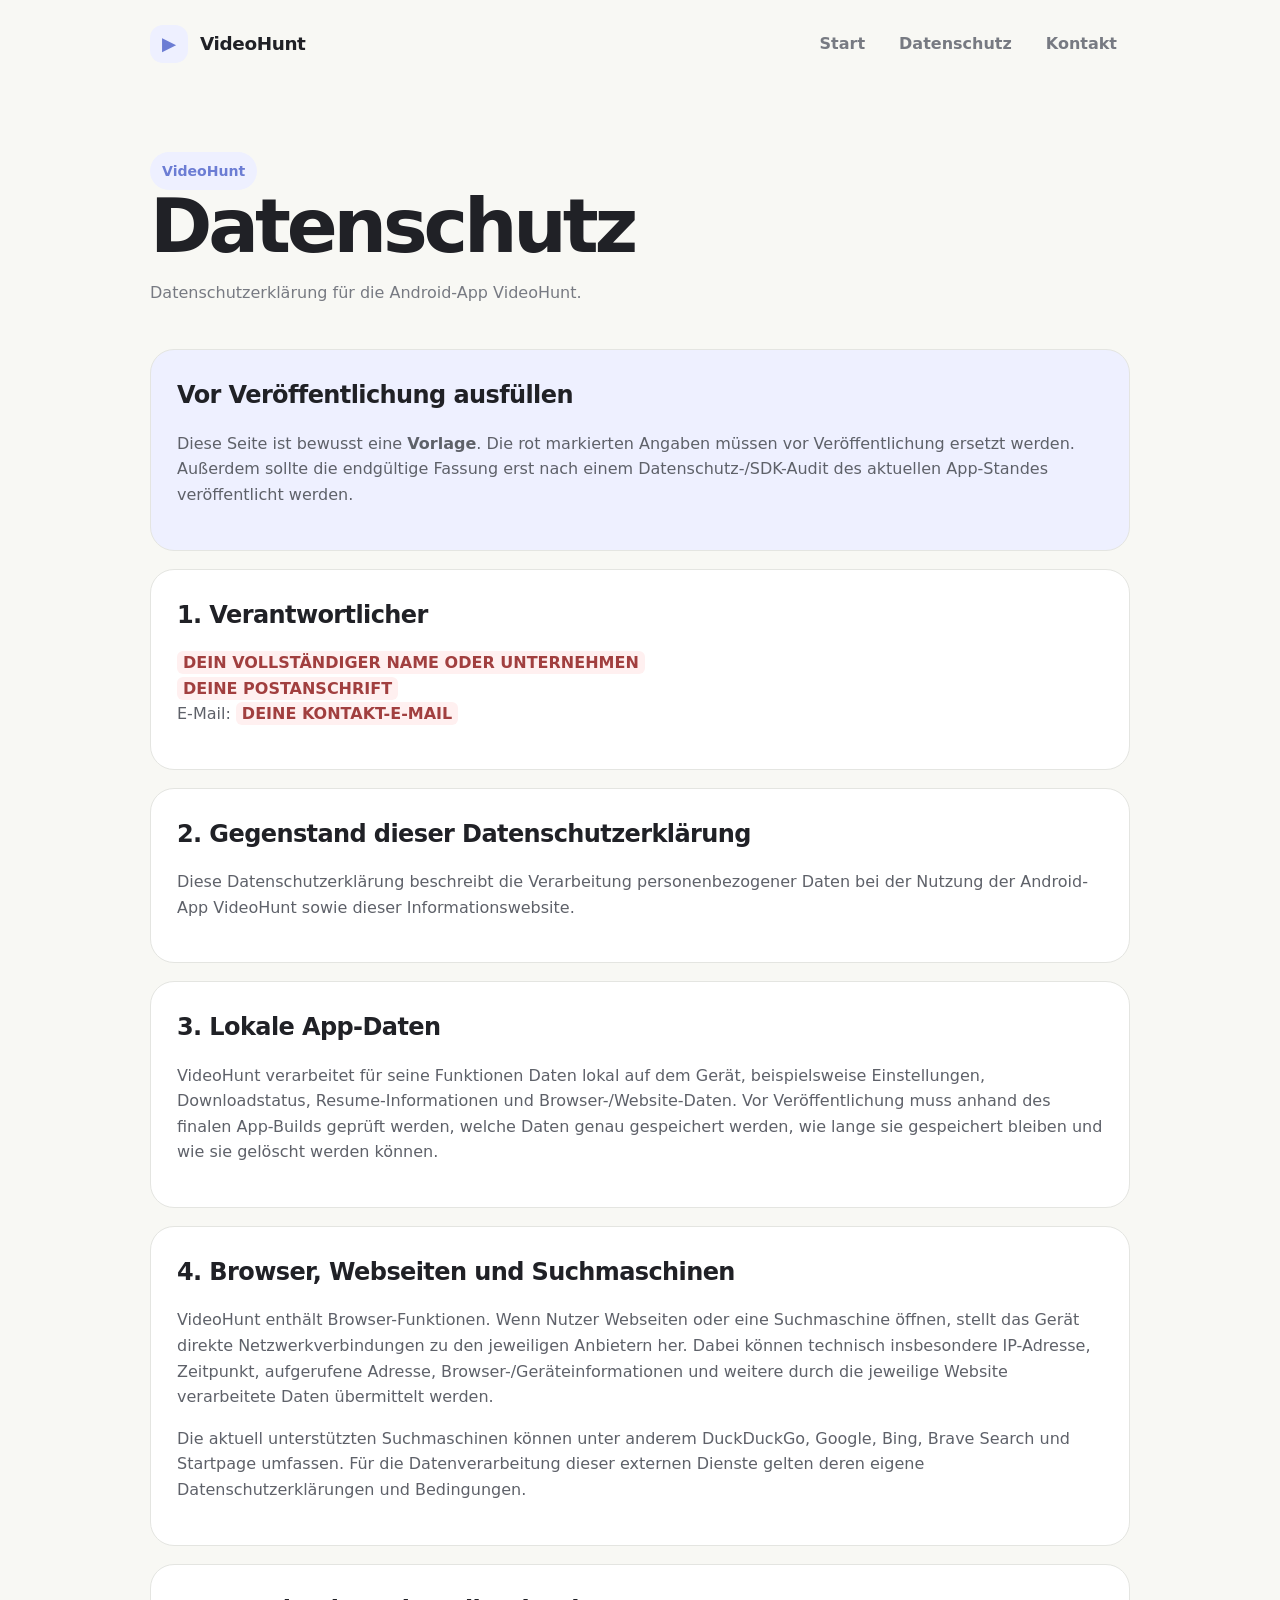
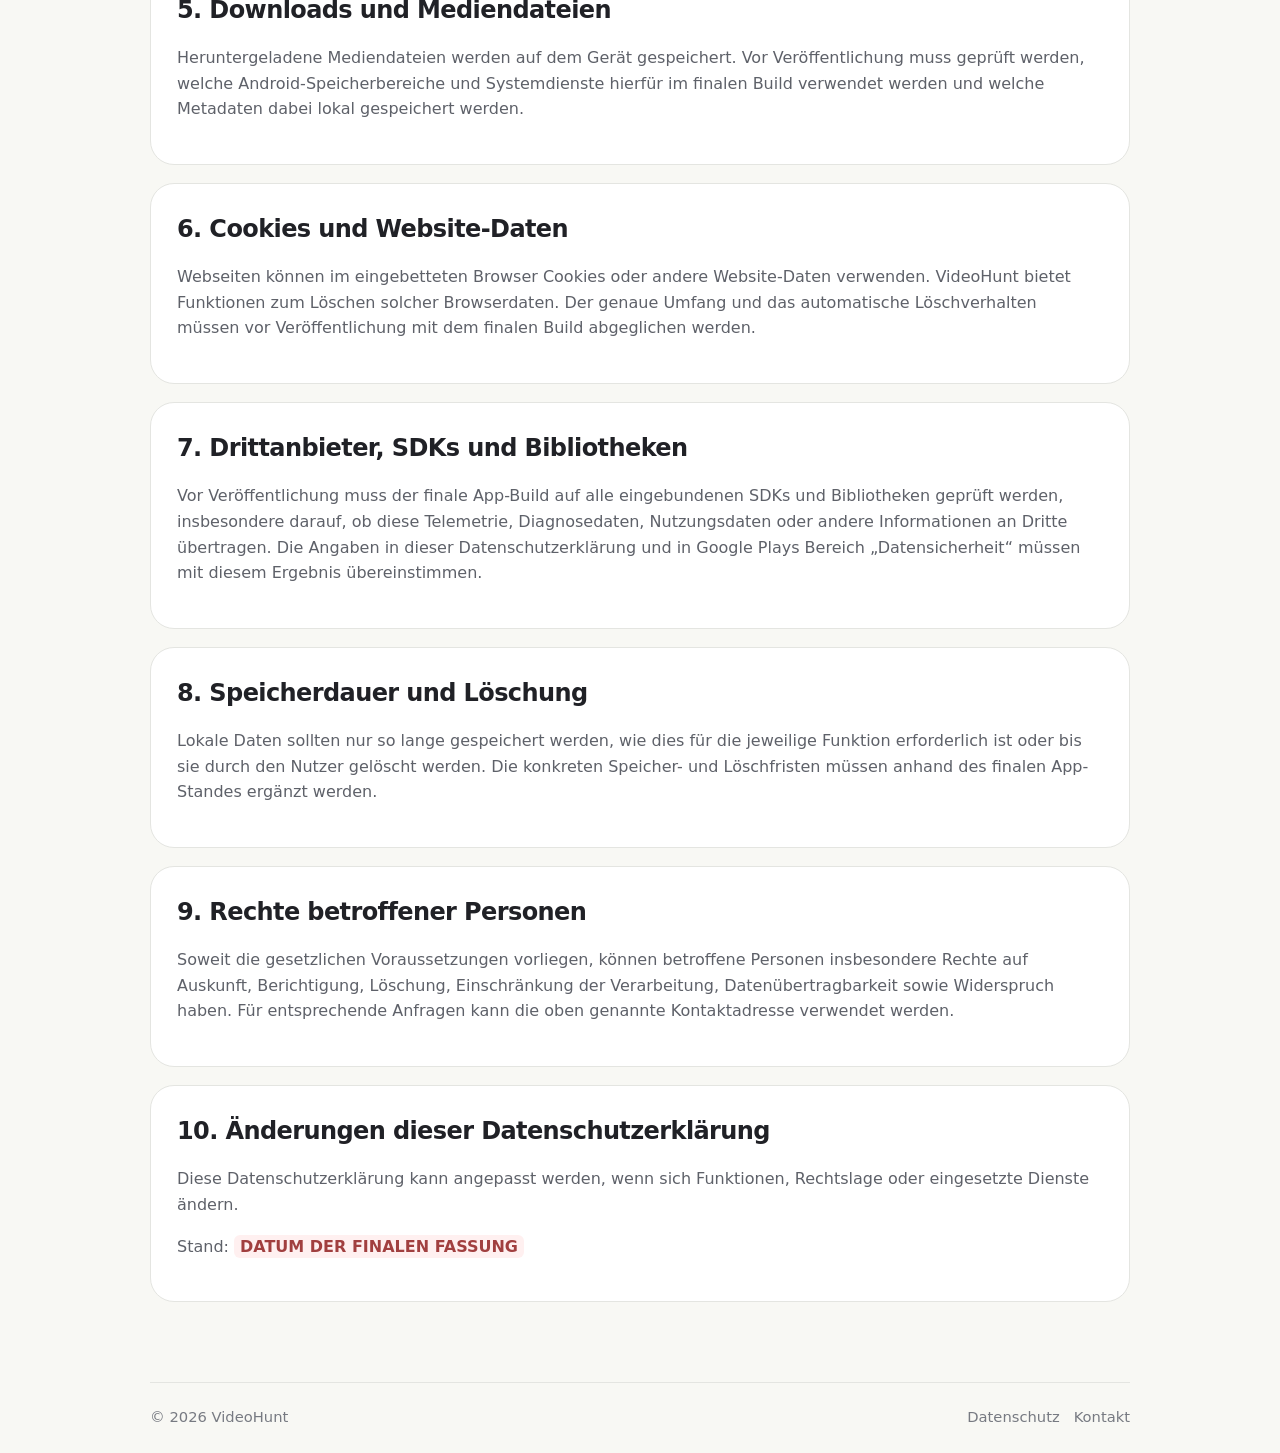
==== datenschutz.html @ 34b66975 "Add files via upload" ====
<!doctype html>
<html lang="de">
<head>
  <meta charset="utf-8">
  <meta name="viewport" content="width=device-width, initial-scale=1">
  <meta name="description" content="Datenschutzerklärung für die Android-App VideoHunt.">
  <meta name="theme-color" content="#f8f8f4">
  <title>Datenschutzerklärung – VideoHunt</title>
  <link rel="stylesheet" href="styles.css">
</head>
<body>
<div class="site-shell">

<header class="topbar">
  <a class="brand" href="index.html">
    <span class="brand-mark" aria-hidden="true">▶</span>
    <span>VideoHunt</span>
  </a>
  <nav class="nav" aria-label="Hauptnavigation">
    <a href="index.html">Start</a>
    <a href="datenschutz.html">Datenschutz</a>
    <a href="kontakt.html">Kontakt</a>
  </nav>
</header>

<main>
  <header class="page-header">
    <span class="eyebrow">VideoHunt</span>
    <h1>Datenschutz</h1>
    <p>Datenschutzerklärung für die Android-App VideoHunt.</p>
  </header>

  <div class="content">
    <section class="notice">
      <h2>Vor Veröffentlichung ausfüllen</h2>
      <p>Diese Seite ist bewusst eine <strong>Vorlage</strong>. Die rot markierten Angaben müssen vor Veröffentlichung ersetzt werden. Außerdem sollte die endgültige Fassung erst nach einem Datenschutz-/SDK-Audit des aktuellen App-Standes veröffentlicht werden.</p>
    </section>

    <section>
      <h2>1. Verantwortlicher</h2>
      <p>
        <span class="placeholder">DEIN VOLLSTÄNDIGER NAME ODER UNTERNEHMEN</span><br>
        <span class="placeholder">DEINE POSTANSCHRIFT</span><br>
        E-Mail: <span class="placeholder">DEINE KONTAKT-E-MAIL</span>
      </p>
    </section>

    <section>
      <h2>2. Gegenstand dieser Datenschutzerklärung</h2>
      <p>Diese Datenschutzerklärung beschreibt die Verarbeitung personenbezogener Daten bei der Nutzung der Android-App VideoHunt sowie dieser Informationswebsite.</p>
    </section>

    <section>
      <h2>3. Lokale App-Daten</h2>
      <p>VideoHunt verarbeitet für seine Funktionen Daten lokal auf dem Gerät, beispielsweise Einstellungen, Downloadstatus, Resume-Informationen und Browser-/Website-Daten. Vor Veröffentlichung muss anhand des finalen App-Builds geprüft werden, welche Daten genau gespeichert werden, wie lange sie gespeichert bleiben und wie sie gelöscht werden können.</p>
    </section>

    <section>
      <h2>4. Browser, Webseiten und Suchmaschinen</h2>
      <p>VideoHunt enthält Browser-Funktionen. Wenn Nutzer Webseiten oder eine Suchmaschine öffnen, stellt das Gerät direkte Netzwerkverbindungen zu den jeweiligen Anbietern her. Dabei können technisch insbesondere IP-Adresse, Zeitpunkt, aufgerufene Adresse, Browser-/Geräteinformationen und weitere durch die jeweilige Website verarbeitete Daten übermittelt werden.</p>
      <p>Die aktuell unterstützten Suchmaschinen können unter anderem DuckDuckGo, Google, Bing, Brave Search und Startpage umfassen. Für die Datenverarbeitung dieser externen Dienste gelten deren eigene Datenschutzerklärungen und Bedingungen.</p>
    </section>

    <section>
      <h2>5. Downloads und Mediendateien</h2>
      <p>Heruntergeladene Mediendateien werden auf dem Gerät gespeichert. Vor Veröffentlichung muss geprüft werden, welche Android-Speicherbereiche und Systemdienste hierfür im finalen Build verwendet werden und welche Metadaten dabei lokal gespeichert werden.</p>
    </section>

    <section>
      <h2>6. Cookies und Website-Daten</h2>
      <p>Webseiten können im eingebetteten Browser Cookies oder andere Website-Daten verwenden. VideoHunt bietet Funktionen zum Löschen solcher Browserdaten. Der genaue Umfang und das automatische Löschverhalten müssen vor Veröffentlichung mit dem finalen Build abgeglichen werden.</p>
    </section>

    <section>
      <h2>7. Drittanbieter, SDKs und Bibliotheken</h2>
      <p>Vor Veröffentlichung muss der finale App-Build auf alle eingebundenen SDKs und Bibliotheken geprüft werden, insbesondere darauf, ob diese Telemetrie, Diagnosedaten, Nutzungsdaten oder andere Informationen an Dritte übertragen. Die Angaben in dieser Datenschutzerklärung und in Google Plays Bereich „Datensicherheit“ müssen mit diesem Ergebnis übereinstimmen.</p>
    </section>

    <section>
      <h2>8. Speicherdauer und Löschung</h2>
      <p>Lokale Daten sollten nur so lange gespeichert werden, wie dies für die jeweilige Funktion erforderlich ist oder bis sie durch den Nutzer gelöscht werden. Die konkreten Speicher- und Löschfristen müssen anhand des finalen App-Standes ergänzt werden.</p>
    </section>

    <section>
      <h2>9. Rechte betroffener Personen</h2>
      <p>Soweit die gesetzlichen Voraussetzungen vorliegen, können betroffene Personen insbesondere Rechte auf Auskunft, Berichtigung, Löschung, Einschränkung der Verarbeitung, Datenübertragbarkeit sowie Widerspruch haben. Für entsprechende Anfragen kann die oben genannte Kontaktadresse verwendet werden.</p>
    </section>

    <section>
      <h2>10. Änderungen dieser Datenschutzerklärung</h2>
      <p>Diese Datenschutzerklärung kann angepasst werden, wenn sich Funktionen, Rechtslage oder eingesetzte Dienste ändern.</p>
      <p>Stand: <span class="placeholder">DATUM DER FINALEN FASSUNG</span></p>
    </section>
  </div>
</main>

<footer>
  <span>© 2026 VideoHunt</span>
  <div class="footer-links">
    <a href="datenschutz.html">Datenschutz</a>
    <a href="kontakt.html">Kontakt</a>
  </div>
</footer>

</div>
</body>
</html>
---- styles.css ----
:root {
  --bg: #f8f8f4;
  --surface: #ffffff;
  --text: #202126;
  --muted: #777a82;
  --line: #e4e5e1;
  --primary: #6c7dd4;
  --primary-soft: #eef0ff;
  --shadow: 0 14px 36px rgba(28, 32, 48, .07);
  --radius-xl: 32px;
  --radius-lg: 24px;
  --radius-md: 18px;
  --max: 980px;
}

* { box-sizing: border-box; }

html { scroll-behavior: smooth; }

body {
  margin: 0;
  font-family: Inter, ui-sans-serif, system-ui, -apple-system, BlinkMacSystemFont,
               "Segoe UI", Roboto, Helvetica, Arial, sans-serif;
  background: var(--bg);
  color: var(--text);
  line-height: 1.6;
}

a { color: inherit; }

.site-shell {
  min-height: 100vh;
  display: flex;
  flex-direction: column;
}

.topbar {
  width: min(calc(100% - 32px), var(--max));
  margin: 22px auto 0;
  display: flex;
  align-items: center;
  justify-content: space-between;
  gap: 20px;
}

.brand {
  display: inline-flex;
  align-items: center;
  gap: 12px;
  text-decoration: none;
  font-weight: 800;
  letter-spacing: -.02em;
  font-size: 1.15rem;
}

.brand-mark {
  width: 38px;
  height: 38px;
  border-radius: 13px;
  display: grid;
  place-items: center;
  background: var(--primary-soft);
  color: var(--primary);
}

.nav {
  display: flex;
  align-items: center;
  gap: 8px;
}

.nav a {
  text-decoration: none;
  color: var(--muted);
  font-weight: 650;
  padding: 9px 13px;
  border-radius: 999px;
}

.nav a:hover,
.nav a[aria-current="page"] {
  color: var(--primary);
  background: var(--primary-soft);
}

main {
  width: min(calc(100% - 32px), var(--max));
  margin: 0 auto;
  flex: 1;
}

.hero {
  min-height: 68vh;
  display: grid;
  place-items: center;
  padding: 72px 0;
}

.hero-card {
  width: 100%;
  max-width: 760px;
  text-align: center;
}

.eyebrow {
  display: inline-flex;
  align-items: center;
  gap: 8px;
  padding: 8px 12px;
  border-radius: 999px;
  background: var(--primary-soft);
  color: var(--primary);
  font-weight: 750;
  font-size: .88rem;
}

h1 {
  margin: 22px 0 10px;
  font-size: clamp(3rem, 8vw, 6rem);
  line-height: .98;
  letter-spacing: -.055em;
}

.hero p {
  margin: 18px auto 0;
  max-width: 660px;
  color: var(--muted);
  font-size: clamp(1.05rem, 2.2vw, 1.28rem);
}

.actions {
  margin-top: 32px;
  display: flex;
  justify-content: center;
  flex-wrap: wrap;
  gap: 12px;
}

.button {
  display: inline-flex;
  align-items: center;
  justify-content: center;
  gap: 8px;
  min-height: 48px;
  padding: 0 20px;
  border-radius: 16px;
  text-decoration: none;
  font-weight: 750;
  border: 1px solid var(--line);
  background: var(--surface);
}

.button.primary {
  background: var(--primary);
  color: white;
  border-color: var(--primary);
  box-shadow: 0 10px 28px rgba(108, 125, 212, .22);
}

.grid {
  display: grid;
  grid-template-columns: repeat(3, 1fr);
  gap: 16px;
  padding-bottom: 80px;
}

.card {
  background: var(--surface);
  border: 1px solid var(--line);
  border-radius: var(--radius-lg);
  padding: 24px;
  box-shadow: var(--shadow);
}

.card h2,
.card h3 {
  margin-top: 0;
  letter-spacing: -.02em;
}

.card p {
  color: var(--muted);
  margin-bottom: 0;
}

.page-header {
  padding: 86px 0 28px;
}

.page-header h1 {
  font-size: clamp(2.5rem, 6vw, 4.7rem);
  margin: 0;
}

.page-header p {
  color: var(--muted);
  max-width: 700px;
}

.content {
  display: grid;
  gap: 18px;
  padding-bottom: 80px;
}

.content section {
  background: var(--surface);
  border: 1px solid var(--line);
  border-radius: var(--radius-lg);
  padding: 26px;
}

.content h2 {
  margin: 0 0 10px;
  letter-spacing: -.025em;
}

.content p,
.content li {
  color: #5e6169;
}

.notice {
  border-left: 4px solid var(--primary);
  background: var(--primary-soft) !important;
}

.placeholder {
  font-weight: 800;
  color: #a13f3f;
  background: #fff0f0;
  padding: 2px 6px;
  border-radius: 6px;
}

footer {
  width: min(calc(100% - 32px), var(--max));
  margin: 0 auto 24px;
  padding-top: 22px;
  border-top: 1px solid var(--line);
  display: flex;
  flex-wrap: wrap;
  gap: 12px 22px;
  align-items: center;
  justify-content: space-between;
  color: var(--muted);
  font-size: .92rem;
}

.footer-links {
  display: flex;
  flex-wrap: wrap;
  gap: 14px;
}

.footer-links a {
  color: var(--muted);
  text-decoration: none;
}

.footer-links a:hover { color: var(--primary); }

@media (max-width: 760px) {
  .topbar {
    align-items: flex-start;
    flex-direction: column;
  }

  .nav {
    width: 100%;
    overflow-x: auto;
  }

  .grid { grid-template-columns: 1fr; }

  .hero {
    min-height: 64vh;
    padding: 56px 0;
  }

  h1 { font-size: clamp(3rem, 15vw, 4.8rem); }

  .page-header { padding-top: 58px; }
}
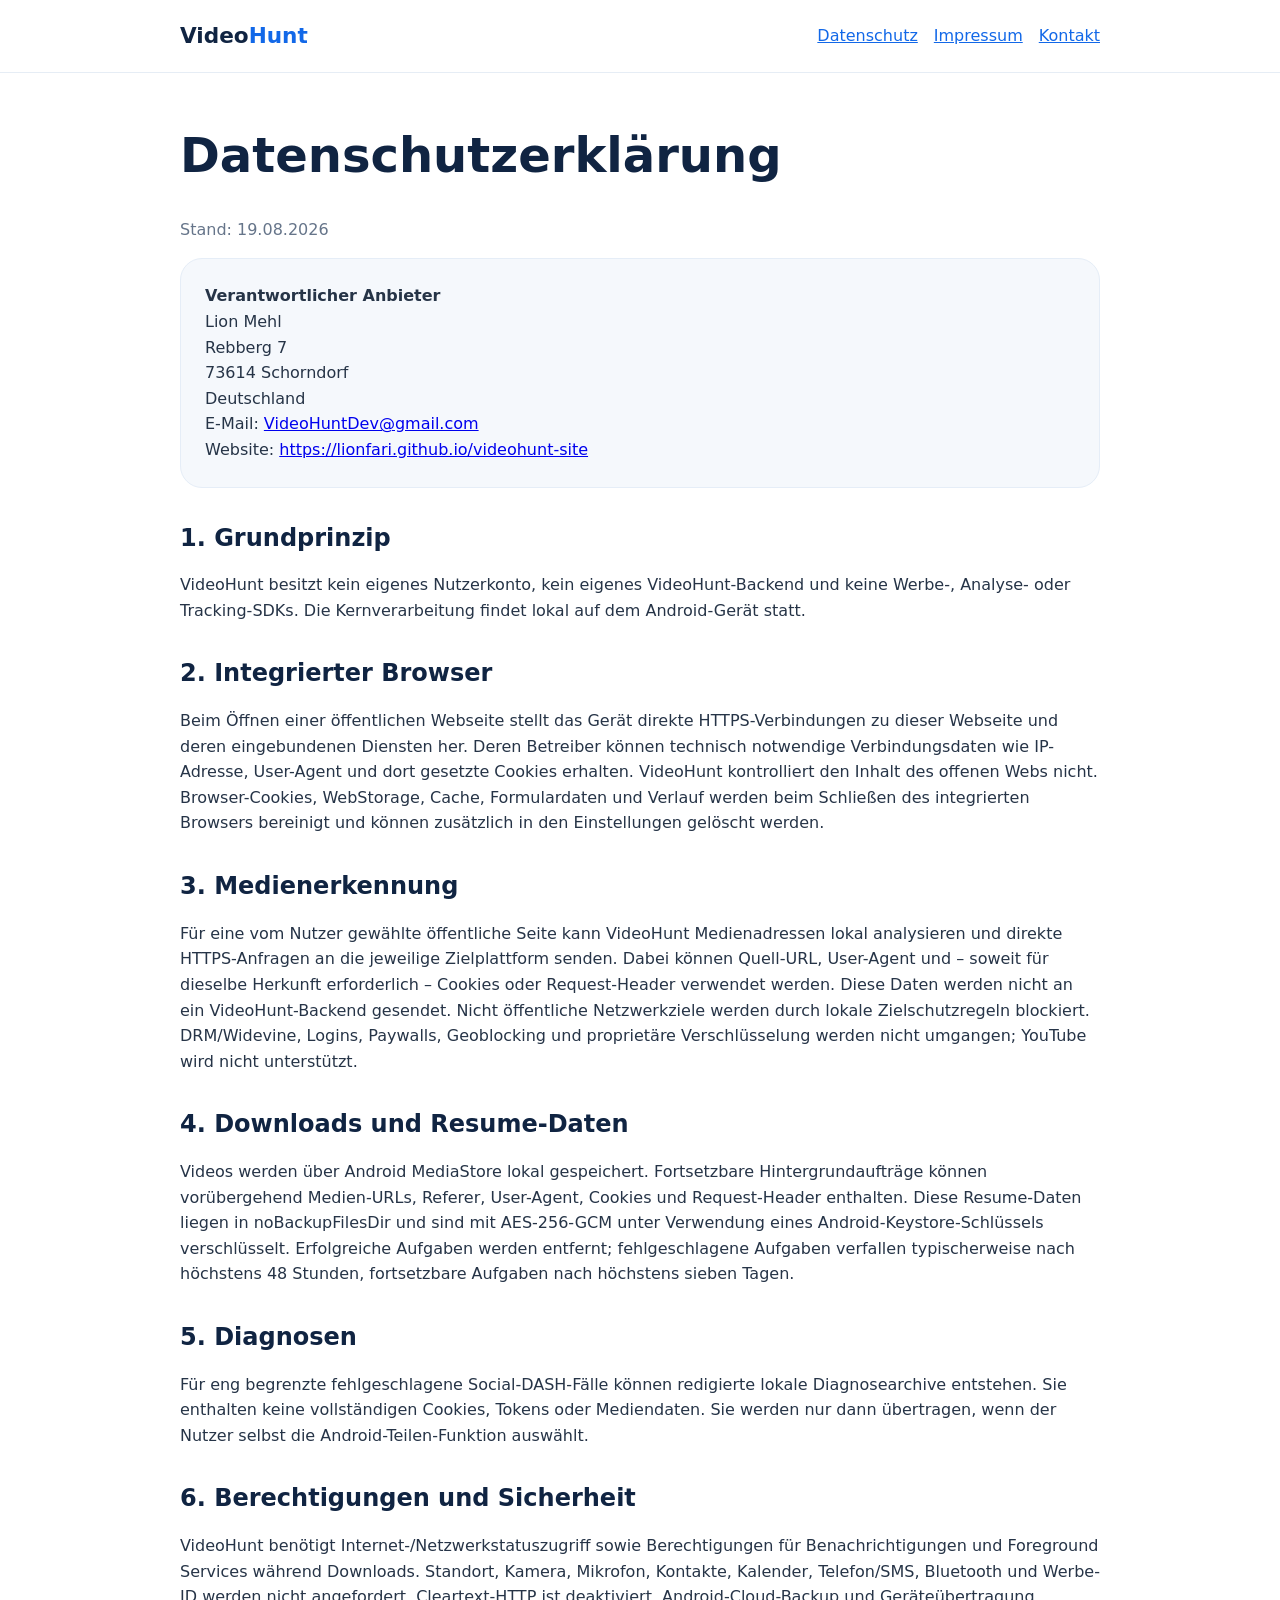
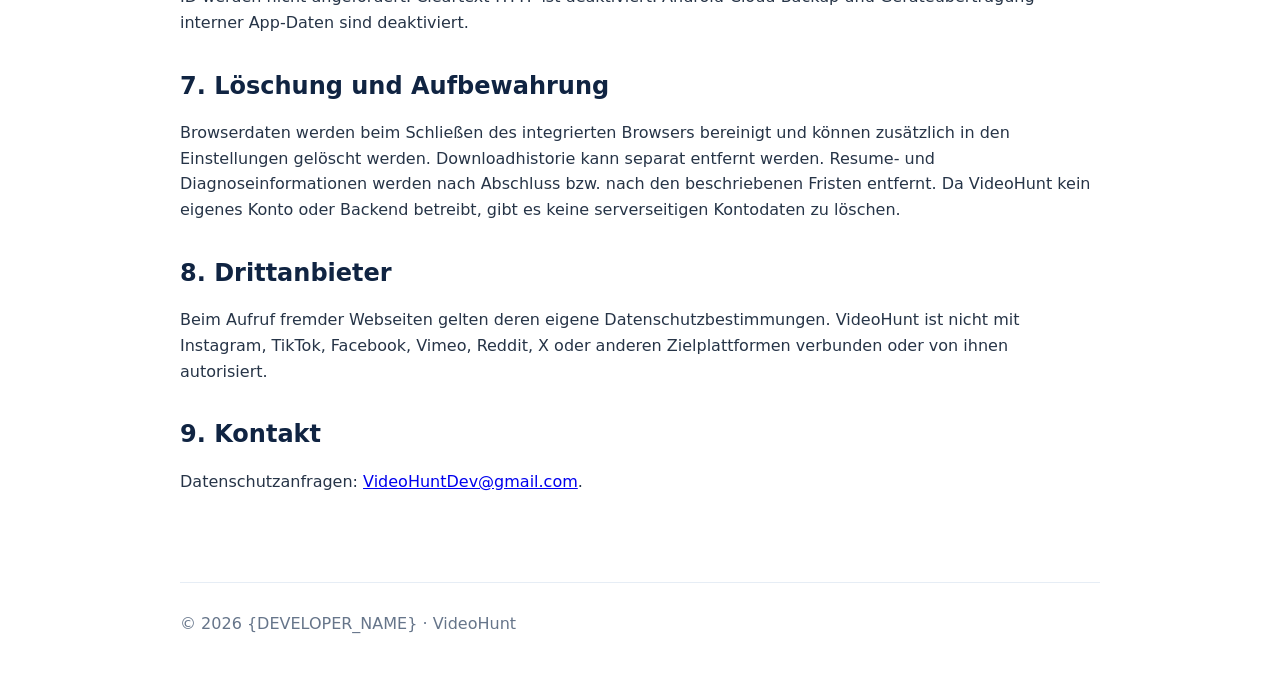
==== commit 44e1666b: "Add files via upload" ====
--- a/datenschutz.html
+++ b/datenschutz.html
@@ -1,107 +1,12 @@
 <!doctype html>
-<html lang="de">
-<head>
-  <meta charset="utf-8">
-  <meta name="viewport" content="width=device-width, initial-scale=1">
-  <meta name="description" content="Datenschutzerklärung für die Android-App VideoHunt.">
-  <meta name="theme-color" content="#f8f8f4">
-  <title>Datenschutzerklärung – VideoHunt</title>
-  <link rel="stylesheet" href="styles.css">
-</head>
-<body>
-<div class="site-shell">
-
-<header class="topbar">
-  <a class="brand" href="index.html">
-    <span class="brand-mark" aria-hidden="true">▶</span>
-    <span>VideoHunt</span>
-  </a>
-  <nav class="nav" aria-label="Hauptnavigation">
-    <a href="index.html">Start</a>
-    <a href="datenschutz.html">Datenschutz</a>
-    <a href="kontakt.html">Kontakt</a>
-  </nav>
-</header>
-
-<main>
-  <header class="page-header">
-    <span class="eyebrow">VideoHunt</span>
-    <h1>Datenschutz</h1>
-    <p>Datenschutzerklärung für die Android-App VideoHunt.</p>
-  </header>
-
-  <div class="content">
-    <section class="notice">
-      <h2>Vor Veröffentlichung ausfüllen</h2>
-      <p>Diese Seite ist bewusst eine <strong>Vorlage</strong>. Die rot markierten Angaben müssen vor Veröffentlichung ersetzt werden. Außerdem sollte die endgültige Fassung erst nach einem Datenschutz-/SDK-Audit des aktuellen App-Standes veröffentlicht werden.</p>
-    </section>
-
-    <section>
-      <h2>1. Verantwortlicher</h2>
-      <p>
-        <span class="placeholder">DEIN VOLLSTÄNDIGER NAME ODER UNTERNEHMEN</span><br>
-        <span class="placeholder">DEINE POSTANSCHRIFT</span><br>
-        E-Mail: <span class="placeholder">DEINE KONTAKT-E-MAIL</span>
-      </p>
-    </section>
-
-    <section>
-      <h2>2. Gegenstand dieser Datenschutzerklärung</h2>
-      <p>Diese Datenschutzerklärung beschreibt die Verarbeitung personenbezogener Daten bei der Nutzung der Android-App VideoHunt sowie dieser Informationswebsite.</p>
-    </section>
-
-    <section>
-      <h2>3. Lokale App-Daten</h2>
-      <p>VideoHunt verarbeitet für seine Funktionen Daten lokal auf dem Gerät, beispielsweise Einstellungen, Downloadstatus, Resume-Informationen und Browser-/Website-Daten. Vor Veröffentlichung muss anhand des finalen App-Builds geprüft werden, welche Daten genau gespeichert werden, wie lange sie gespeichert bleiben und wie sie gelöscht werden können.</p>
-    </section>
-
-    <section>
-      <h2>4. Browser, Webseiten und Suchmaschinen</h2>
-      <p>VideoHunt enthält Browser-Funktionen. Wenn Nutzer Webseiten oder eine Suchmaschine öffnen, stellt das Gerät direkte Netzwerkverbindungen zu den jeweiligen Anbietern her. Dabei können technisch insbesondere IP-Adresse, Zeitpunkt, aufgerufene Adresse, Browser-/Geräteinformationen und weitere durch die jeweilige Website verarbeitete Daten übermittelt werden.</p>
-      <p>Die aktuell unterstützten Suchmaschinen können unter anderem DuckDuckGo, Google, Bing, Brave Search und Startpage umfassen. Für die Datenverarbeitung dieser externen Dienste gelten deren eigene Datenschutzerklärungen und Bedingungen.</p>
-    </section>
-
-    <section>
-      <h2>5. Downloads und Mediendateien</h2>
-      <p>Heruntergeladene Mediendateien werden auf dem Gerät gespeichert. Vor Veröffentlichung muss geprüft werden, welche Android-Speicherbereiche und Systemdienste hierfür im finalen Build verwendet werden und welche Metadaten dabei lokal gespeichert werden.</p>
-    </section>
-
-    <section>
-      <h2>6. Cookies und Website-Daten</h2>
-      <p>Webseiten können im eingebetteten Browser Cookies oder andere Website-Daten verwenden. VideoHunt bietet Funktionen zum Löschen solcher Browserdaten. Der genaue Umfang und das automatische Löschverhalten müssen vor Veröffentlichung mit dem finalen Build abgeglichen werden.</p>
-    </section>
-
-    <section>
-      <h2>7. Drittanbieter, SDKs und Bibliotheken</h2>
-      <p>Vor Veröffentlichung muss der finale App-Build auf alle eingebundenen SDKs und Bibliotheken geprüft werden, insbesondere darauf, ob diese Telemetrie, Diagnosedaten, Nutzungsdaten oder andere Informationen an Dritte übertragen. Die Angaben in dieser Datenschutzerklärung und in Google Plays Bereich „Datensicherheit“ müssen mit diesem Ergebnis übereinstimmen.</p>
-    </section>
-
-    <section>
-      <h2>8. Speicherdauer und Löschung</h2>
-      <p>Lokale Daten sollten nur so lange gespeichert werden, wie dies für die jeweilige Funktion erforderlich ist oder bis sie durch den Nutzer gelöscht werden. Die konkreten Speicher- und Löschfristen müssen anhand des finalen App-Standes ergänzt werden.</p>
-    </section>
-
-    <section>
-      <h2>9. Rechte betroffener Personen</h2>
-      <p>Soweit die gesetzlichen Voraussetzungen vorliegen, können betroffene Personen insbesondere Rechte auf Auskunft, Berichtigung, Löschung, Einschränkung der Verarbeitung, Datenübertragbarkeit sowie Widerspruch haben. Für entsprechende Anfragen kann die oben genannte Kontaktadresse verwendet werden.</p>
-    </section>
-
-    <section>
-      <h2>10. Änderungen dieser Datenschutzerklärung</h2>
-      <p>Diese Datenschutzerklärung kann angepasst werden, wenn sich Funktionen, Rechtslage oder eingesetzte Dienste ändern.</p>
-      <p>Stand: <span class="placeholder">DATUM DER FINALEN FASSUNG</span></p>
-    </section>
-  </div>
-</main>
-
-<footer>
-  <span>© 2026 VideoHunt</span>
-  <div class="footer-links">
-    <a href="datenschutz.html">Datenschutz</a>
-    <a href="kontakt.html">Kontakt</a>
-  </div>
-</footer>
-
-</div>
-</body>
-</html>
+<html lang="de"><head><meta charset="utf-8"><meta name="viewport" content="width=device-width,initial-scale=1"><title>Datenschutz | VideoHunt</title><meta name="robots" content="index,follow"><link rel="stylesheet" href="styles.css"></head>
+<body><header><nav><a class="brand" href="https://lionfari.github.io/videohunt-site/">Video<span>Hunt</span></a><div class="links"><a href="datenschutz.html">Datenschutz</a><a href="impressum.html">Impressum</a><a href="kontakt.html">Kontakt</a></div></nav></header><main><h1>Datenschutzerklärung</h1><p class="meta">Stand: 19.08.2026</p><div class="card"><strong>Verantwortlicher Anbieter</strong><br>Lion Mehl<br>Rebberg 7<br>73614 Schorndorf<br>Deutschland<br>E-Mail: <a href="mailto:VideoHuntDev@gmail.com">VideoHuntDev@gmail.com</a><br>Website: <a href="https://lionfari.github.io/videohunt-site">https://lionfari.github.io/videohunt-site</a><br></div>
+<h2>1. Grundprinzip</h2><p>VideoHunt besitzt kein eigenes Nutzerkonto, kein eigenes VideoHunt-Backend und keine Werbe-, Analyse- oder Tracking-SDKs. Die Kernverarbeitung findet lokal auf dem Android-Gerät statt.</p>
+<h2>2. Integrierter Browser</h2><p>Beim Öffnen einer öffentlichen Webseite stellt das Gerät direkte HTTPS-Verbindungen zu dieser Webseite und deren eingebundenen Diensten her. Deren Betreiber können technisch notwendige Verbindungsdaten wie IP-Adresse, User-Agent und dort gesetzte Cookies erhalten. VideoHunt kontrolliert den Inhalt des offenen Webs nicht. Browser-Cookies, WebStorage, Cache, Formulardaten und Verlauf werden beim Schließen des integrierten Browsers bereinigt und können zusätzlich in den Einstellungen gelöscht werden.</p>
+<h2>3. Medienerkennung</h2><p>Für eine vom Nutzer gewählte öffentliche Seite kann VideoHunt Medienadressen lokal analysieren und direkte HTTPS-Anfragen an die jeweilige Zielplattform senden. Dabei können Quell-URL, User-Agent und – soweit für dieselbe Herkunft erforderlich – Cookies oder Request-Header verwendet werden. Diese Daten werden nicht an ein VideoHunt-Backend gesendet. Nicht öffentliche Netzwerkziele werden durch lokale Zielschutzregeln blockiert. DRM/Widevine, Logins, Paywalls, Geoblocking und proprietäre Verschlüsselung werden nicht umgangen; YouTube wird nicht unterstützt.</p>
+<h2>4. Downloads und Resume-Daten</h2><p>Videos werden über Android MediaStore lokal gespeichert. Fortsetzbare Hintergrundaufträge können vorübergehend Medien-URLs, Referer, User-Agent, Cookies und Request-Header enthalten. Diese Resume-Daten liegen in noBackupFilesDir und sind mit AES-256-GCM unter Verwendung eines Android-Keystore-Schlüssels verschlüsselt. Erfolgreiche Aufgaben werden entfernt; fehlgeschlagene Aufgaben verfallen typischerweise nach höchstens 48 Stunden, fortsetzbare Aufgaben nach höchstens sieben Tagen.</p>
+<h2>5. Diagnosen</h2><p>Für eng begrenzte fehlgeschlagene Social-DASH-Fälle können redigierte lokale Diagnosearchive entstehen. Sie enthalten keine vollständigen Cookies, Tokens oder Mediendaten. Sie werden nur dann übertragen, wenn der Nutzer selbst die Android-Teilen-Funktion auswählt.</p>
+<h2>6. Berechtigungen und Sicherheit</h2><p>VideoHunt benötigt Internet-/Netzwerkstatuszugriff sowie Berechtigungen für Benachrichtigungen und Foreground Services während Downloads. Standort, Kamera, Mikrofon, Kontakte, Kalender, Telefon/SMS, Bluetooth und Werbe-ID werden nicht angefordert. Cleartext-HTTP ist deaktiviert. Android-Cloud-Backup und Geräteübertragung interner App-Daten sind deaktiviert.</p>
+<h2>7. Löschung und Aufbewahrung</h2><p>Browserdaten werden beim Schließen des integrierten Browsers bereinigt und können zusätzlich in den Einstellungen gelöscht werden. Downloadhistorie kann separat entfernt werden. Resume- und Diagnoseinformationen werden nach Abschluss bzw. nach den beschriebenen Fristen entfernt. Da VideoHunt kein eigenes Konto oder Backend betreibt, gibt es keine serverseitigen Kontodaten zu löschen.</p>
+<h2>8. Drittanbieter</h2><p>Beim Aufruf fremder Webseiten gelten deren eigene Datenschutzbestimmungen. VideoHunt ist nicht mit Instagram, TikTok, Facebook, Vimeo, Reddit, X oder anderen Zielplattformen verbunden oder von ihnen autorisiert.</p>
+<h2>9. Kontakt</h2><p>Datenschutzanfragen: <a href="mailto:VideoHuntDev@gmail.com">VideoHuntDev@gmail.com</a>.</p></main><footer>© 2026 {DEVELOPER_NAME} · VideoHunt</footer></body></html>
--- a/styles.css
+++ b/styles.css
@@ -1,284 +1,18 @@
-:root {
-  --bg: #f8f8f4;
-  --surface: #ffffff;
-  --text: #202126;
-  --muted: #777a82;
-  --line: #e4e5e1;
-  --primary: #6c7dd4;
-  --primary-soft: #eef0ff;
-  --shadow: 0 14px 36px rgba(28, 32, 48, .07);
-  --radius-xl: 32px;
-  --radius-lg: 24px;
-  --radius-md: 18px;
-  --max: 980px;
-}
-
-* { box-sizing: border-box; }
-
-html { scroll-behavior: smooth; }
-
-body {
-  margin: 0;
-  font-family: Inter, ui-sans-serif, system-ui, -apple-system, BlinkMacSystemFont,
-               "Segoe UI", Roboto, Helvetica, Arial, sans-serif;
-  background: var(--bg);
-  color: var(--text);
-  line-height: 1.6;
-}
-
-a { color: inherit; }
-
-.site-shell {
-  min-height: 100vh;
-  display: flex;
-  flex-direction: column;
-}
-
-.topbar {
-  width: min(calc(100% - 32px), var(--max));
-  margin: 22px auto 0;
-  display: flex;
-  align-items: center;
-  justify-content: space-between;
-  gap: 20px;
-}
-
-.brand {
-  display: inline-flex;
-  align-items: center;
-  gap: 12px;
-  text-decoration: none;
-  font-weight: 800;
-  letter-spacing: -.02em;
-  font-size: 1.15rem;
-}
-
-.brand-mark {
-  width: 38px;
-  height: 38px;
-  border-radius: 13px;
-  display: grid;
-  place-items: center;
-  background: var(--primary-soft);
-  color: var(--primary);
-}
-
-.nav {
-  display: flex;
-  align-items: center;
-  gap: 8px;
-}
-
-.nav a {
-  text-decoration: none;
-  color: var(--muted);
-  font-weight: 650;
-  padding: 9px 13px;
-  border-radius: 999px;
-}
-
-.nav a:hover,
-.nav a[aria-current="page"] {
-  color: var(--primary);
-  background: var(--primary-soft);
-}
-
-main {
-  width: min(calc(100% - 32px), var(--max));
-  margin: 0 auto;
-  flex: 1;
-}
-
-.hero {
-  min-height: 68vh;
-  display: grid;
-  place-items: center;
-  padding: 72px 0;
-}
-
-.hero-card {
-  width: 100%;
-  max-width: 760px;
-  text-align: center;
-}
-
-.eyebrow {
-  display: inline-flex;
-  align-items: center;
-  gap: 8px;
-  padding: 8px 12px;
-  border-radius: 999px;
-  background: var(--primary-soft);
-  color: var(--primary);
-  font-weight: 750;
-  font-size: .88rem;
-}
-
-h1 {
-  margin: 22px 0 10px;
-  font-size: clamp(3rem, 8vw, 6rem);
-  line-height: .98;
-  letter-spacing: -.055em;
-}
-
-.hero p {
-  margin: 18px auto 0;
-  max-width: 660px;
-  color: var(--muted);
-  font-size: clamp(1.05rem, 2.2vw, 1.28rem);
-}
-
-.actions {
-  margin-top: 32px;
-  display: flex;
-  justify-content: center;
-  flex-wrap: wrap;
-  gap: 12px;
-}
-
-.button {
-  display: inline-flex;
-  align-items: center;
-  justify-content: center;
-  gap: 8px;
-  min-height: 48px;
-  padding: 0 20px;
-  border-radius: 16px;
-  text-decoration: none;
-  font-weight: 750;
-  border: 1px solid var(--line);
-  background: var(--surface);
-}
-
-.button.primary {
-  background: var(--primary);
-  color: white;
-  border-color: var(--primary);
-  box-shadow: 0 10px 28px rgba(108, 125, 212, .22);
-}
-
-.grid {
-  display: grid;
-  grid-template-columns: repeat(3, 1fr);
-  gap: 16px;
-  padding-bottom: 80px;
-}
-
-.card {
-  background: var(--surface);
-  border: 1px solid var(--line);
-  border-radius: var(--radius-lg);
-  padding: 24px;
-  box-shadow: var(--shadow);
-}
-
-.card h2,
-.card h3 {
-  margin-top: 0;
-  letter-spacing: -.02em;
-}
-
-.card p {
-  color: var(--muted);
-  margin-bottom: 0;
-}
-
-.page-header {
-  padding: 86px 0 28px;
-}
-
-.page-header h1 {
-  font-size: clamp(2.5rem, 6vw, 4.7rem);
-  margin: 0;
-}
-
-.page-header p {
-  color: var(--muted);
-  max-width: 700px;
-}
-
-.content {
-  display: grid;
-  gap: 18px;
-  padding-bottom: 80px;
-}
-
-.content section {
-  background: var(--surface);
-  border: 1px solid var(--line);
-  border-radius: var(--radius-lg);
-  padding: 26px;
-}
-
-.content h2 {
-  margin: 0 0 10px;
-  letter-spacing: -.025em;
-}
-
-.content p,
-.content li {
-  color: #5e6169;
-}
-
-.notice {
-  border-left: 4px solid var(--primary);
-  background: var(--primary-soft) !important;
-}
-
-.placeholder {
-  font-weight: 800;
-  color: #a13f3f;
-  background: #fff0f0;
-  padding: 2px 6px;
-  border-radius: 6px;
-}
-
-footer {
-  width: min(calc(100% - 32px), var(--max));
-  margin: 0 auto 24px;
-  padding-top: 22px;
-  border-top: 1px solid var(--line);
-  display: flex;
-  flex-wrap: wrap;
-  gap: 12px 22px;
-  align-items: center;
-  justify-content: space-between;
-  color: var(--muted);
-  font-size: .92rem;
-}
-
-.footer-links {
-  display: flex;
-  flex-wrap: wrap;
-  gap: 14px;
-}
-
-.footer-links a {
-  color: var(--muted);
-  text-decoration: none;
-}
-
-.footer-links a:hover { color: var(--primary); }
-
-@media (max-width: 760px) {
-  .topbar {
-    align-items: flex-start;
-    flex-direction: column;
-  }
-
-  .nav {
-    width: 100%;
-    overflow-x: auto;
-  }
-
-  .grid { grid-template-columns: 1fr; }
-
-  .hero {
-    min-height: 64vh;
-    padding: 56px 0;
-  }
-
-  h1 { font-size: clamp(3rem, 15vw, 4.8rem); }
-
-  .page-header { padding-top: 58px; }
-}
+:root { color-scheme: light; --blue:#1268e8; --navy:#102442; --text:#263447; --muted:#66758a; --surface:#f5f8fc; }
+* { box-sizing:border-box; }
+body { margin:0; font-family:system-ui,-apple-system,"Segoe UI",sans-serif; color:var(--text); background:#fff; line-height:1.6; }
+header { border-bottom:1px solid #e6edf5; }
+nav, main, footer { width:min(920px,calc(100% - 36px)); margin:auto; }
+nav { min-height:72px; display:flex; align-items:center; justify-content:space-between; gap:24px; }
+.brand { font-size:1.35rem; font-weight:800; color:var(--navy); text-decoration:none; }
+.brand span { color:var(--blue); }
+.links { display:flex; gap:16px; flex-wrap:wrap; }
+.links a, footer a { color:var(--blue); }
+main { padding:54px 0 72px; }
+h1,h2 { color:var(--navy); line-height:1.2; }
+h1 { font-size:clamp(2rem,6vw,3rem); margin-top:0; }
+h2 { margin-top:2.25rem; }
+.card { background:var(--surface); border:1px solid #e5edf7; border-radius:22px; padding:24px; }
+.meta { color:var(--muted); }
+footer { border-top:1px solid #e6edf5; padding:28px 0 44px; color:var(--muted); }
+@media (max-width:620px){ nav{align-items:flex-start;flex-direction:column;padding:18px 0}.links{gap:12px}main{padding-top:38px}.card{padding:18px} }
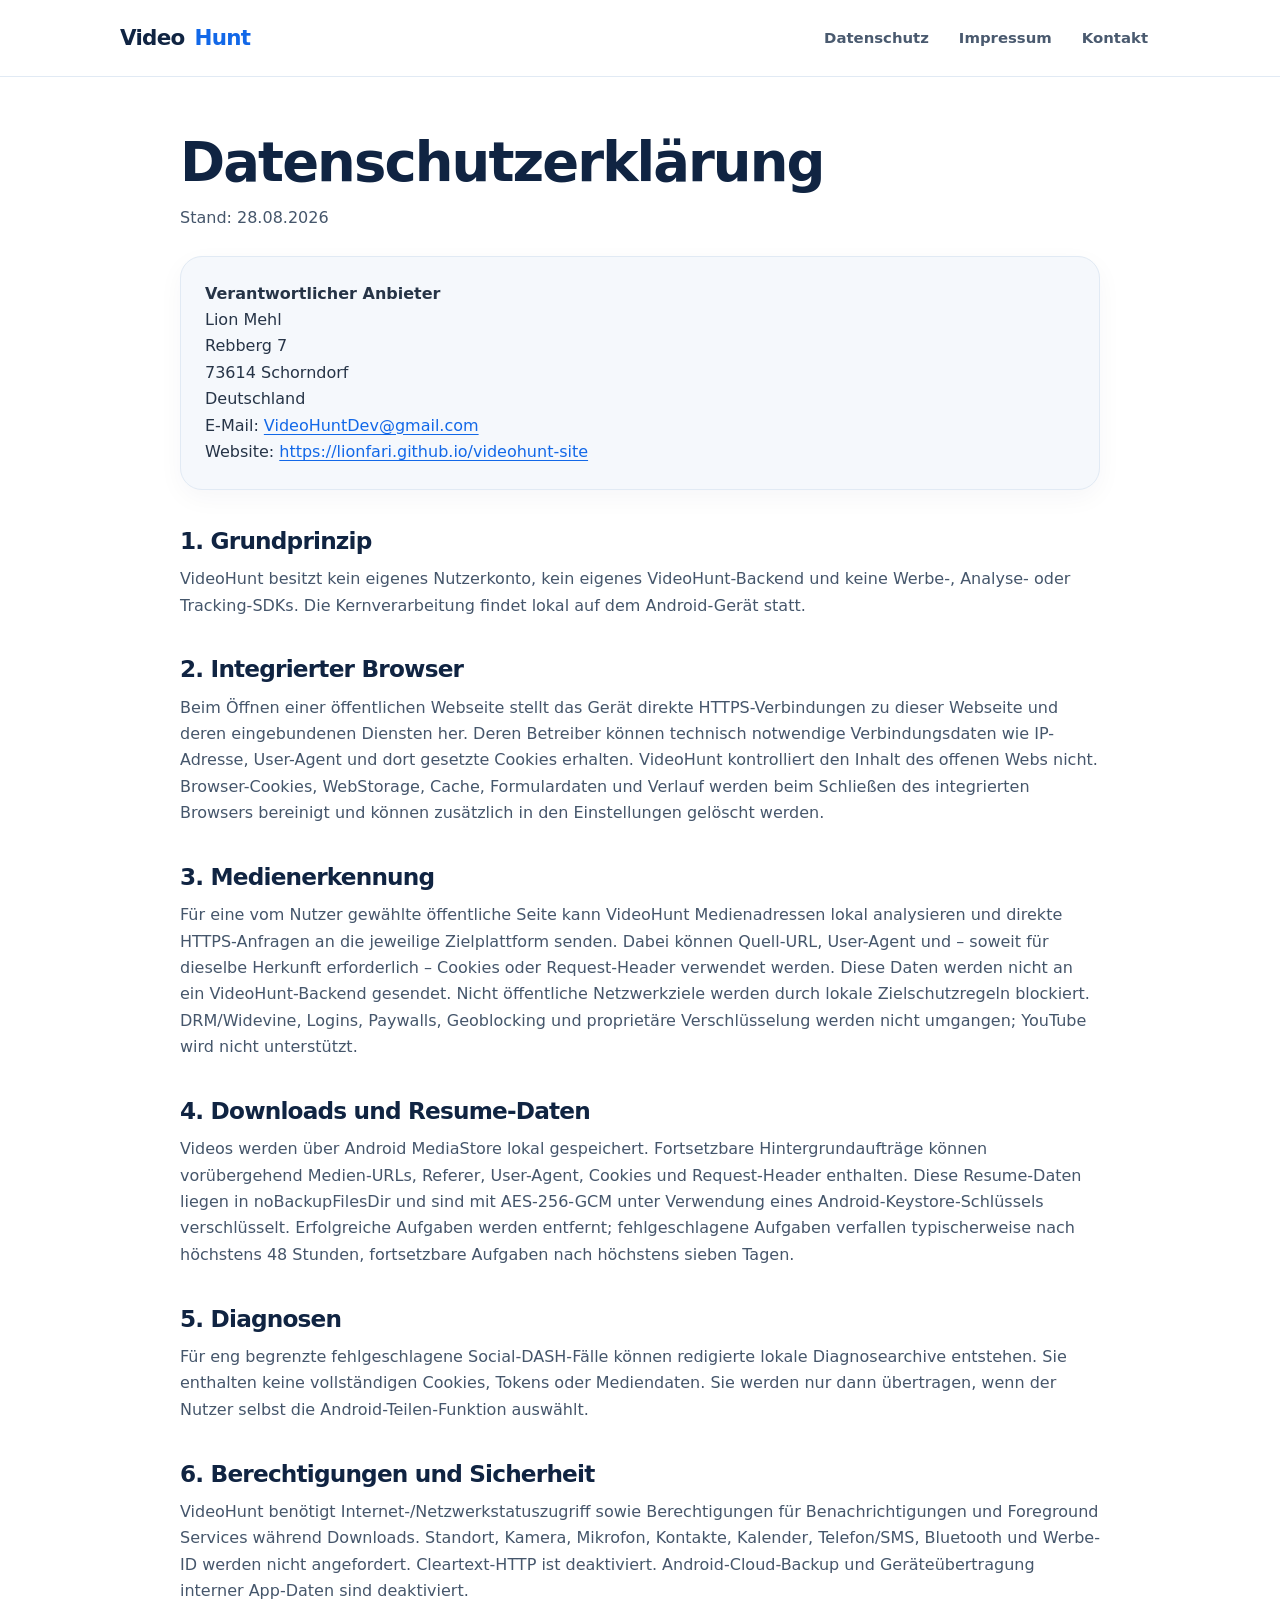
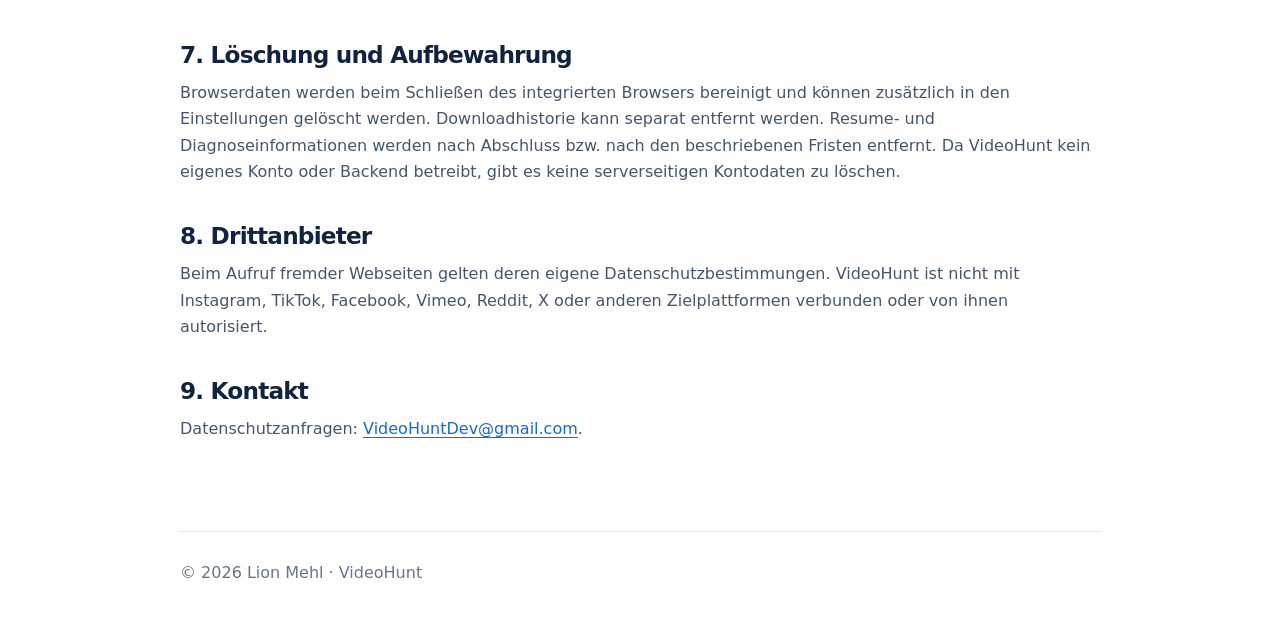
==== commit 5e84d926: "Fix VideoHunt legal contact placeholders" ====
--- a/datenschutz.html
+++ b/datenschutz.html
@@ -1,6 +1,6 @@
 <!doctype html>
 <html lang="de"><head><meta charset="utf-8"><meta name="viewport" content="width=device-width,initial-scale=1"><title>Datenschutz | VideoHunt</title><meta name="robots" content="index,follow"><link rel="stylesheet" href="styles.css"></head>
-<body><header><nav><a class="brand" href="https://lionfari.github.io/videohunt-site/">Video<span>Hunt</span></a><div class="links"><a href="datenschutz.html">Datenschutz</a><a href="impressum.html">Impressum</a><a href="kontakt.html">Kontakt</a></div></nav></header><main><h1>Datenschutzerklärung</h1><p class="meta">Stand: 19.08.2026</p><div class="card"><strong>Verantwortlicher Anbieter</strong><br>Lion Mehl<br>Rebberg 7<br>73614 Schorndorf<br>Deutschland<br>E-Mail: <a href="mailto:VideoHuntDev@gmail.com">VideoHuntDev@gmail.com</a><br>Website: <a href="https://lionfari.github.io/videohunt-site">https://lionfari.github.io/videohunt-site</a><br></div>
+<body><header><nav><a class="brand" href="https://lionfari.github.io/videohunt-site/">Video<span>Hunt</span></a><div class="links"><a href="datenschutz.html">Datenschutz</a><a href="impressum.html">Impressum</a><a href="kontakt.html">Kontakt</a></div></nav></header><main><h1>Datenschutzerklärung</h1><p class="meta">Stand: 28.08.2026</p><div class="card"><strong>Verantwortlicher Anbieter</strong><br>Lion Mehl<br>Rebberg 7<br>73614 Schorndorf<br>Deutschland<br>E-Mail: <a href="mailto:VideoHuntDev@gmail.com">VideoHuntDev@gmail.com</a><br>Website: <a href="https://lionfari.github.io/videohunt-site">https://lionfari.github.io/videohunt-site</a><br></div>
 <h2>1. Grundprinzip</h2><p>VideoHunt besitzt kein eigenes Nutzerkonto, kein eigenes VideoHunt-Backend und keine Werbe-, Analyse- oder Tracking-SDKs. Die Kernverarbeitung findet lokal auf dem Android-Gerät statt.</p>
 <h2>2. Integrierter Browser</h2><p>Beim Öffnen einer öffentlichen Webseite stellt das Gerät direkte HTTPS-Verbindungen zu dieser Webseite und deren eingebundenen Diensten her. Deren Betreiber können technisch notwendige Verbindungsdaten wie IP-Adresse, User-Agent und dort gesetzte Cookies erhalten. VideoHunt kontrolliert den Inhalt des offenen Webs nicht. Browser-Cookies, WebStorage, Cache, Formulardaten und Verlauf werden beim Schließen des integrierten Browsers bereinigt und können zusätzlich in den Einstellungen gelöscht werden.</p>
 <h2>3. Medienerkennung</h2><p>Für eine vom Nutzer gewählte öffentliche Seite kann VideoHunt Medienadressen lokal analysieren und direkte HTTPS-Anfragen an die jeweilige Zielplattform senden. Dabei können Quell-URL, User-Agent und – soweit für dieselbe Herkunft erforderlich – Cookies oder Request-Header verwendet werden. Diese Daten werden nicht an ein VideoHunt-Backend gesendet. Nicht öffentliche Netzwerkziele werden durch lokale Zielschutzregeln blockiert. DRM/Widevine, Logins, Paywalls, Geoblocking und proprietäre Verschlüsselung werden nicht umgangen; YouTube wird nicht unterstützt.</p>
@@ -9,4 +9,4 @@
 <h2>6. Berechtigungen und Sicherheit</h2><p>VideoHunt benötigt Internet-/Netzwerkstatuszugriff sowie Berechtigungen für Benachrichtigungen und Foreground Services während Downloads. Standort, Kamera, Mikrofon, Kontakte, Kalender, Telefon/SMS, Bluetooth und Werbe-ID werden nicht angefordert. Cleartext-HTTP ist deaktiviert. Android-Cloud-Backup und Geräteübertragung interner App-Daten sind deaktiviert.</p>
 <h2>7. Löschung und Aufbewahrung</h2><p>Browserdaten werden beim Schließen des integrierten Browsers bereinigt und können zusätzlich in den Einstellungen gelöscht werden. Downloadhistorie kann separat entfernt werden. Resume- und Diagnoseinformationen werden nach Abschluss bzw. nach den beschriebenen Fristen entfernt. Da VideoHunt kein eigenes Konto oder Backend betreibt, gibt es keine serverseitigen Kontodaten zu löschen.</p>
 <h2>8. Drittanbieter</h2><p>Beim Aufruf fremder Webseiten gelten deren eigene Datenschutzbestimmungen. VideoHunt ist nicht mit Instagram, TikTok, Facebook, Vimeo, Reddit, X oder anderen Zielplattformen verbunden oder von ihnen autorisiert.</p>
-<h2>9. Kontakt</h2><p>Datenschutzanfragen: <a href="mailto:VideoHuntDev@gmail.com">VideoHuntDev@gmail.com</a>.</p></main><footer>© 2026 {DEVELOPER_NAME} · VideoHunt</footer></body></html>
+<h2>9. Kontakt</h2><p>Datenschutzanfragen: <a href="mailto:VideoHuntDev@gmail.com">VideoHuntDev@gmail.com</a>.</p></main><footer>© 2026 Lion Mehl · VideoHunt</footer></body></html>
--- a/styles.css
+++ b/styles.css
@@ -1,18 +1,289 @@
-:root { color-scheme: light; --blue:#1268e8; --navy:#102442; --text:#263447; --muted:#66758a; --surface:#f5f8fc; }
-* { box-sizing:border-box; }
-body { margin:0; font-family:system-ui,-apple-system,"Segoe UI",sans-serif; color:var(--text); background:#fff; line-height:1.6; }
-header { border-bottom:1px solid #e6edf5; }
-nav, main, footer { width:min(920px,calc(100% - 36px)); margin:auto; }
-nav { min-height:72px; display:flex; align-items:center; justify-content:space-between; gap:24px; }
-.brand { font-size:1.35rem; font-weight:800; color:var(--navy); text-decoration:none; }
-.brand span { color:var(--blue); }
-.links { display:flex; gap:16px; flex-wrap:wrap; }
-.links a, footer a { color:var(--blue); }
-main { padding:54px 0 72px; }
-h1,h2 { color:var(--navy); line-height:1.2; }
-h1 { font-size:clamp(2rem,6vw,3rem); margin-top:0; }
-h2 { margin-top:2.25rem; }
-.card { background:var(--surface); border:1px solid #e5edf7; border-radius:22px; padding:24px; }
-.meta { color:var(--muted); }
-footer { border-top:1px solid #e6edf5; padding:28px 0 44px; color:var(--muted); }
-@media (max-width:620px){ nav{align-items:flex-start;flex-direction:column;padding:18px 0}.links{gap:12px}main{padding-top:38px}.card{padding:18px} }
+:root {
+  color-scheme: light;
+  --blue: #1268e8;
+  --blue-strong: #0758d3;
+  --blue-soft: #eaf3ff;
+  --navy: #102442;
+  --navy-2: #17375e;
+  --text: #263447;
+  --muted: #66758a;
+  --surface: #f5f8fc;
+  --surface-strong: #edf4fc;
+  --line: #e1eaf4;
+  --white: #ffffff;
+  --shadow: 0 20px 60px rgba(16, 36, 66, .10);
+  --shadow-soft: 0 12px 36px rgba(16, 36, 66, .07);
+}
+
+* { box-sizing: border-box; }
+html { scroll-behavior: smooth; }
+body {
+  margin: 0;
+  font-family: Inter, ui-sans-serif, system-ui, -apple-system, BlinkMacSystemFont, "Segoe UI", sans-serif;
+  color: var(--text);
+  background: var(--white);
+  line-height: 1.65;
+  -webkit-font-smoothing: antialiased;
+}
+
+a { color: var(--blue); text-underline-offset: 3px; }
+a:hover { color: var(--blue-strong); }
+
+header { border-bottom: 1px solid var(--line); background: rgba(255,255,255,.94); }
+.site-header { position: sticky; top: 0; z-index: 50; backdrop-filter: blur(14px); }
+nav, main, footer { width: min(1040px, calc(100% - 36px)); margin-inline: auto; }
+
+nav,
+.site-nav {
+  min-height: 76px;
+  display: flex;
+  align-items: center;
+  justify-content: space-between;
+  gap: 28px;
+}
+
+.brand {
+  display: inline-flex;
+  align-items: center;
+  gap: 10px;
+  color: var(--navy);
+  font-size: 1.34rem;
+  font-weight: 850;
+  letter-spacing: -.035em;
+  text-decoration: none;
+  white-space: nowrap;
+}
+.brand:hover { color: var(--navy); }
+.brand-mark {
+  width: 31px;
+  height: 31px;
+  display: grid;
+  place-items: center;
+  color: var(--blue);
+}
+.brand-mark svg { width: 100%; height: 100%; display: block; }
+.brand-word { display: inline-flex; }
+.brand-video { color: var(--navy); }
+.brand-hunt { color: var(--blue); }
+.brand > span:not(.brand-mark):not(.brand-word) { color: var(--blue); }
+
+.links {
+  display: flex;
+  align-items: center;
+  justify-content: flex-end;
+  gap: 6px;
+  flex-wrap: wrap;
+}
+.links a,
+.nav-link {
+  color: #4a5a6f;
+  padding: 9px 12px;
+  border-radius: 10px;
+  font-size: .93rem;
+  font-weight: 650;
+  text-decoration: none;
+  transition: background .18s ease, color .18s ease;
+}
+.links a:hover,
+.nav-link:hover { color: var(--blue); background: var(--blue-soft); }
+.links .active { color: var(--blue); background: var(--blue-soft); }
+
+main { padding: 54px 0 76px; }
+h1, h2, h3 { color: var(--navy); line-height: 1.16; letter-spacing: -.035em; }
+h1 { font-size: clamp(2.25rem, 6vw, 3.4rem); margin: 0; }
+h2 { font-size: clamp(1.65rem, 3.5vw, 2.35rem); margin: 0; }
+h3 { font-size: 1.15rem; margin: 0; }
+p { margin-top: .7rem; }
+.meta { color: var(--muted); }
+
+.card {
+  background: var(--surface);
+  border: 1px solid var(--line);
+  border-radius: 22px;
+  padding: 24px;
+}
+
+/* Landing page */
+.home-main { width: min(1180px, calc(100% - 36px)); padding-top: 0; }
+.hero {
+  min-height: 650px;
+  display: grid;
+  grid-template-columns: minmax(0, 1.02fr) minmax(360px, .98fr);
+  align-items: center;
+  gap: clamp(38px, 7vw, 86px);
+  padding: 72px 0 74px;
+}
+.hero-copy { max-width: 640px; }
+.eyebrow,
+.section-kicker {
+  margin: 0 0 13px;
+  color: var(--blue);
+  font-size: .79rem;
+  font-weight: 800;
+  letter-spacing: .11em;
+  text-transform: uppercase;
+}
+.eyebrow { display: inline-flex; align-items: center; gap: 9px; }
+.eyebrow-dot { width: 8px; height: 8px; border-radius: 99px; background: var(--blue); box-shadow: 0 0 0 6px var(--blue-soft); }
+.hero h1 { font-size: clamp(3.6rem, 8.4vw, 6.3rem); letter-spacing: -.07em; line-height: .94; }
+.hero h1 span { color: var(--navy); font-weight: 850; }
+.hero h1 strong { color: var(--blue); font-weight: 850; }
+.tagline { color: var(--navy-2); font-size: clamp(1.25rem, 3vw, 1.62rem); font-weight: 720; letter-spacing: -.02em; margin: 18px 0 0; }
+.hero-text { max-width: 620px; margin: 20px 0 0; color: #53647a; font-size: 1.08rem; }
+.hero-actions { display: flex; gap: 12px; flex-wrap: wrap; margin-top: 30px; }
+.button {
+  min-height: 48px;
+  display: inline-flex;
+  align-items: center;
+  justify-content: center;
+  padding: 0 20px;
+  border-radius: 14px;
+  font-weight: 760;
+  text-decoration: none;
+  transition: transform .18s ease, box-shadow .18s ease, background .18s ease;
+}
+.button:hover { transform: translateY(-1px); }
+.button-primary { color: #fff; background: var(--blue); box-shadow: 0 12px 28px rgba(18,104,232,.22); }
+.button-primary:hover { color: #fff; background: var(--blue-strong); box-shadow: 0 16px 34px rgba(18,104,232,.28); }
+.button-secondary { color: var(--navy); background: var(--surface); border: 1px solid var(--line); }
+.button-secondary:hover { color: var(--blue); background: var(--blue-soft); }
+.trust-row { display: flex; flex-wrap: wrap; gap: 9px; margin-top: 25px; }
+.trust-row span { color: #586a80; background: #f7f9fc; border: 1px solid var(--line); border-radius: 999px; padding: 7px 11px; font-size: .82rem; font-weight: 650; }
+.trust-row span::before { content: "✓"; color: var(--blue); font-weight: 900; margin-right: 6px; }
+
+.hero-visual { position: relative; min-height: 530px; display: grid; place-items: center; }
+.visual-glow { position: absolute; inset: 8% -8% 4% 5%; border-radius: 50%; background: radial-gradient(circle at 52% 44%, rgba(18,104,232,.19), rgba(18,104,232,.05) 48%, transparent 72%); filter: blur(2px); }
+.app-shell {
+  position: relative;
+  width: min(100%, 455px);
+  min-height: 472px;
+  padding: 25px;
+  border: 1px solid #dce7f4;
+  border-radius: 38px;
+  background: linear-gradient(160deg, #fff 0%, #f8fbff 58%, #eef5ff 100%);
+  box-shadow: 0 30px 80px rgba(16, 36, 66, .18), 0 8px 22px rgba(16, 36, 66, .07);
+  transform: rotate(1.2deg);
+}
+.app-shell::before { content: ""; position: absolute; inset: 9px; border-radius: 31px; border: 1px solid rgba(18,104,232,.06); pointer-events: none; }
+.app-topbar { display: flex; align-items: center; justify-content: space-between; padding: 7px 4px 26px; }
+.app-logo-mini { color: var(--navy); font-size: 1.18rem; font-weight: 850; letter-spacing: -.035em; }
+.app-logo-mini strong { color: var(--blue); }
+.status-dot { width: 9px; height: 9px; background: #49b978; border-radius: 99px; box-shadow: 0 0 0 5px rgba(73,185,120,.11); }
+.app-panel { background: #fff; border: 1px solid var(--line); border-radius: 28px; padding: 25px; box-shadow: var(--shadow-soft); }
+.app-title { color: var(--navy); font-size: 1.25rem; font-weight: 780; }
+.url-field { display: grid; grid-template-columns: auto 1fr auto; align-items: center; gap: 10px; margin-top: 19px; min-height: 56px; padding: 7px 8px 7px 15px; border: 1px solid #dbe6f2; border-radius: 16px; background: #f9fbfe; }
+.link-symbol { color: #7e8da1; font-weight: 800; transform: rotate(-25deg); }
+.url-placeholder { color: #8492a4; font-size: .87rem; white-space: nowrap; overflow: hidden; text-overflow: ellipsis; }
+.go-button { width: 40px; height: 40px; border-radius: 12px; display: grid; place-items: center; color: #fff; background: var(--blue); font-size: 1.15rem; font-weight: 800; }
+.platform-label { margin-top: 24px; color: #7b899a; font-size: .74rem; font-weight: 800; text-transform: uppercase; letter-spacing: .08em; }
+.platform-grid { display: grid; grid-template-columns: repeat(3, 1fr); gap: 8px; margin-top: 10px; }
+.platform-grid span { display: grid; place-items: center; min-height: 38px; border: 1px solid #e1eaf4; border-radius: 12px; color: var(--blue); background: var(--blue-soft); font-size: .76rem; font-weight: 740; }
+.app-dock { display: grid; grid-template-columns: repeat(4, 1fr); gap: 6px; margin-top: 20px; padding: 11px 8px; border: 1px solid var(--line); border-radius: 18px; background: rgba(255,255,255,.9); }
+.app-dock span { color: #7b899a; text-align: center; font-size: .66rem; font-weight: 700; padding: 7px 2px; border-radius: 10px; }
+.app-dock .dock-active { color: var(--blue); background: var(--blue-soft); }
+
+.platforms { padding: 42px 0 68px; border-top: 1px solid var(--line); }
+.compact-heading { display: grid; grid-template-columns: auto 1fr; align-items: baseline; column-gap: 20px; }
+.compact-heading .section-kicker { grid-column: 1 / -1; }
+.platform-strip { display: grid; grid-template-columns: repeat(6, 1fr); gap: 10px; margin-top: 27px; }
+.platform-strip span { min-height: 62px; display: grid; place-items: center; padding: 10px; border: 1px solid var(--line); border-radius: 16px; background: var(--surface); color: var(--navy-2); font-size: .92rem; font-weight: 730; }
+.platform-note { color: var(--muted); font-size: .9rem; margin: 17px 0 0; }
+
+.features-section { padding: 76px 0; }
+.section-heading { max-width: 700px; }
+.section-heading > p:last-child { color: var(--muted); font-size: 1.02rem; }
+.feature-grid { display: grid; grid-template-columns: repeat(2, minmax(0, 1fr)); gap: 16px; margin-top: 34px; }
+.feature-card { padding: 28px; border: 1px solid var(--line); border-radius: 24px; background: linear-gradient(145deg, #fff, #f8fbff); box-shadow: 0 8px 28px rgba(16,36,66,.045); }
+.feature-icon { width: 42px; height: 42px; display: grid; place-items: center; margin-bottom: 25px; border-radius: 13px; color: var(--blue); background: var(--blue-soft); font-size: .72rem; font-weight: 850; letter-spacing: .07em; }
+.feature-card p { color: var(--muted); margin-bottom: 0; }
+
+.format-section { display: grid; grid-template-columns: .9fr 1.1fr; gap: 48px; align-items: center; margin: 40px 0 78px; padding: 38px; border-radius: 30px; background: var(--navy); box-shadow: var(--shadow); }
+.format-section h2, .format-section .section-kicker { color: #fff; }
+.format-section .section-kicker { opacity: .64; }
+.format-section p { color: #c8d5e5; margin-bottom: 0; }
+.format-list { display: grid; grid-template-columns: repeat(2, 1fr); gap: 10px; }
+.format-list span { min-height: 54px; display: flex; align-items: center; padding: 0 16px; border: 1px solid rgba(255,255,255,.11); border-radius: 15px; color: #f6f9fd; background: rgba(255,255,255,.055); font-weight: 700; }
+.format-list span::before { content: "•"; color: #5ca0ff; font-size: 1.35rem; margin-right: 9px; }
+
+.privacy-section { display: grid; grid-template-columns: auto 1fr auto; align-items: center; gap: 26px; padding: 34px; border: 1px solid #dbe8f8; border-radius: 28px; background: linear-gradient(120deg, #f7fbff, #edf5ff); }
+.privacy-badge { width: 66px; height: 66px; display: grid; place-items: center; border-radius: 21px; color: var(--blue); background: #fff; box-shadow: 0 10px 28px rgba(18,104,232,.10); }
+.privacy-badge svg { width: 34px; height: 34px; }
+.privacy-copy h2 { font-size: 1.6rem; }
+.privacy-copy p:last-child { color: var(--muted); margin-bottom: 0; }
+.text-link { font-weight: 760; text-decoration: none; white-space: nowrap; }
+.text-link span { margin-left: 4px; }
+
+.release-note { display: flex; align-items: center; justify-content: space-between; gap: 30px; margin: 76px 0 10px; padding: 30px 34px; border: 1px solid var(--line); border-radius: 26px; background: #fff; box-shadow: var(--shadow-soft); }
+.release-note h2 { font-size: 1.55rem; }
+.release-note p:last-child { color: var(--muted); max-width: 680px; margin-bottom: 0; }
+.play-placeholder { min-width: 190px; display: flex; align-items: center; gap: 12px; padding: 13px 17px; border-radius: 14px; background: var(--navy); color: #fff; }
+.play-triangle { color: #7cb2ff; font-size: 1.35rem; }
+.play-placeholder div { display: flex; flex-direction: column; line-height: 1.12; }
+.play-placeholder small { color: #c4d2e3; font-size: .66rem; }
+.play-placeholder strong { font-size: 1rem; }
+
+.site-footer { width: 100%; margin: 0; padding: 0; border-top: 1px solid var(--line); background: #f9fbfd; color: var(--muted); }
+.footer-inner, .footer-bottom { width: min(1180px, calc(100% - 36px)); margin-inline: auto; }
+.footer-inner { display: flex; align-items: center; justify-content: space-between; gap: 30px; padding: 38px 0 25px; }
+.footer-logo { font-size: 1.22rem; }
+.footer-brand p { margin: 4px 0 0; font-size: .85rem; }
+.footer-links { display: flex; gap: 8px; flex-wrap: wrap; }
+.footer-links a { padding: 8px 10px; border-radius: 9px; text-decoration: none; font-size: .9rem; font-weight: 650; }
+.footer-links a:hover { background: var(--blue-soft); }
+.footer-bottom { display: flex; justify-content: space-between; gap: 20px; padding: 22px 0 34px; border-top: 1px solid var(--line); font-size: .78rem; }
+
+/* Legal/contact pages */
+body:not(.home-page) main { width: min(920px, calc(100% - 36px)); padding: 54px 0 72px; }
+body:not(.home-page) main > h1 { margin-bottom: 8px; }
+body:not(.home-page) main > h2 { margin-top: 2.35rem; font-size: 1.45rem; }
+body:not(.home-page) main > p { color: #45566b; }
+body:not(.home-page) .card { margin: 24px 0 34px; box-shadow: 0 8px 26px rgba(16,36,66,.04); }
+body:not(.home-page) footer { width: min(920px, calc(100% - 36px)); margin: auto; border-top: 1px solid var(--line); padding: 28px 0 44px; color: var(--muted); }
+
+@media (max-width: 920px) {
+  .hero { grid-template-columns: 1fr; min-height: auto; padding-top: 64px; }
+  .hero-copy { max-width: 720px; }
+  .hero-visual { min-height: 500px; }
+  .app-shell { width: min(100%, 480px); }
+  .platform-strip { grid-template-columns: repeat(3, 1fr); }
+  .format-section { grid-template-columns: 1fr; }
+  .privacy-section { grid-template-columns: auto 1fr; }
+  .privacy-section .text-link { grid-column: 2; }
+}
+
+@media (max-width: 760px) {
+  .site-header { position: static; }
+  nav, .site-nav { align-items: flex-start; flex-direction: column; padding: 17px 0; gap: 12px; }
+  .links { width: 100%; justify-content: flex-start; gap: 3px; }
+  .links a, .nav-link { padding: 7px 9px; font-size: .87rem; }
+  .hero { padding-top: 50px; }
+  .feature-grid { grid-template-columns: 1fr; }
+  .release-note { align-items: flex-start; flex-direction: column; }
+  .footer-inner, .footer-bottom { align-items: flex-start; flex-direction: column; }
+}
+
+@media (max-width: 560px) {
+  nav, main, footer, .home-main, .footer-inner, .footer-bottom, body:not(.home-page) main, body:not(.home-page) footer { width: min(100% - 28px, 1180px); }
+  .hero { gap: 30px; padding: 44px 0 54px; }
+  .hero h1 { font-size: clamp(3rem, 17vw, 4.5rem); }
+  .hero-text { font-size: 1rem; }
+  .hero-actions { flex-direction: column; }
+  .button { width: 100%; }
+  .hero-visual { min-height: 410px; }
+  .app-shell { min-height: 0; padding: 18px; border-radius: 28px; }
+  .app-panel { padding: 18px; border-radius: 21px; }
+  .platform-grid { grid-template-columns: repeat(2, 1fr); }
+  .platform-strip { grid-template-columns: repeat(2, 1fr); }
+  .platforms, .features-section { padding: 55px 0; }
+  .format-section { margin: 20px 0 58px; padding: 25px 20px; border-radius: 23px; }
+  .format-list { grid-template-columns: 1fr; }
+  .privacy-section { grid-template-columns: 1fr; padding: 25px 20px; }
+  .privacy-section .text-link { grid-column: 1; }
+  .release-note { margin-top: 55px; padding: 25px 20px; }
+  .play-placeholder { width: 100%; }
+}
+
+@media (prefers-reduced-motion: reduce) {
+  html { scroll-behavior: auto; }
+  *, *::before, *::after { transition: none !important; }
+}
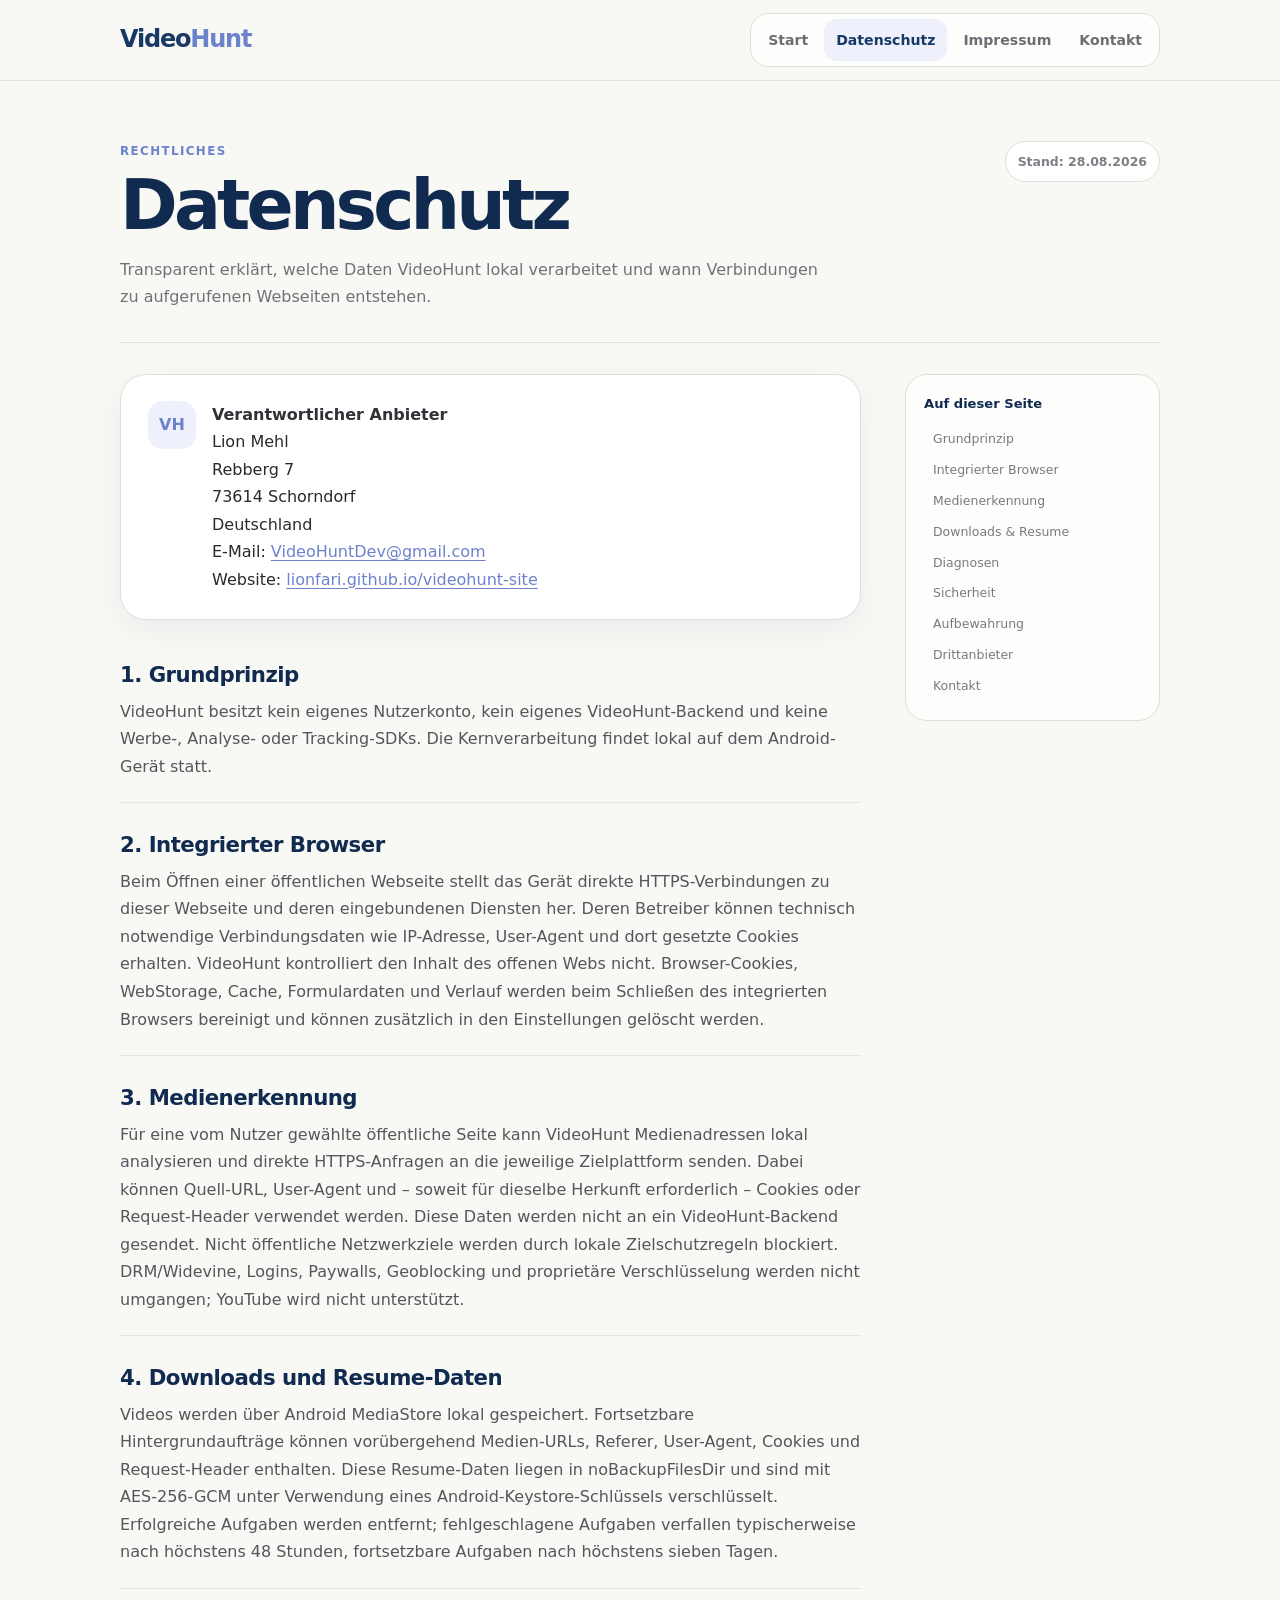
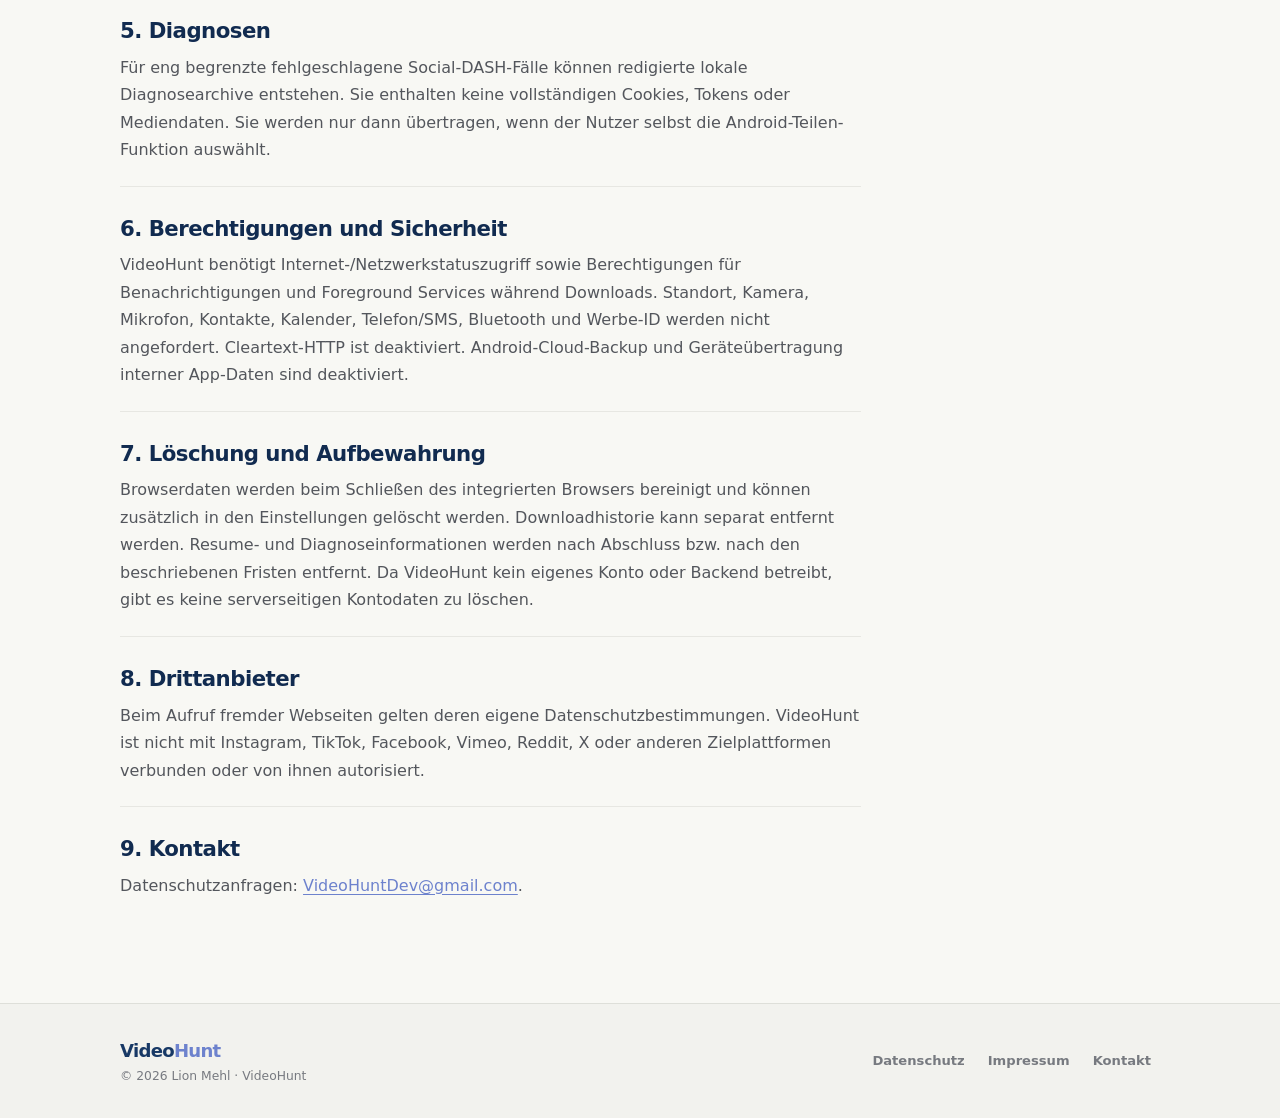
==== commit 7a8a0c76: "VideoHunt-site-UI-polish-2026-08-28" ====
--- a/datenschutz.html
+++ b/datenschutz.html
@@ -1,12 +1,55 @@
 <!doctype html>
-<html lang="de"><head><meta charset="utf-8"><meta name="viewport" content="width=device-width,initial-scale=1"><title>Datenschutz | VideoHunt</title><meta name="robots" content="index,follow"><link rel="stylesheet" href="styles.css"></head>
-<body><header><nav><a class="brand" href="https://lionfari.github.io/videohunt-site/">Video<span>Hunt</span></a><div class="links"><a href="datenschutz.html">Datenschutz</a><a href="impressum.html">Impressum</a><a href="kontakt.html">Kontakt</a></div></nav></header><main><h1>Datenschutzerklärung</h1><p class="meta">Stand: 28.08.2026</p><div class="card"><strong>Verantwortlicher Anbieter</strong><br>Lion Mehl<br>Rebberg 7<br>73614 Schorndorf<br>Deutschland<br>E-Mail: <a href="mailto:VideoHuntDev@gmail.com">VideoHuntDev@gmail.com</a><br>Website: <a href="https://lionfari.github.io/videohunt-site">https://lionfari.github.io/videohunt-site</a><br></div>
-<h2>1. Grundprinzip</h2><p>VideoHunt besitzt kein eigenes Nutzerkonto, kein eigenes VideoHunt-Backend und keine Werbe-, Analyse- oder Tracking-SDKs. Die Kernverarbeitung findet lokal auf dem Android-Gerät statt.</p>
-<h2>2. Integrierter Browser</h2><p>Beim Öffnen einer öffentlichen Webseite stellt das Gerät direkte HTTPS-Verbindungen zu dieser Webseite und deren eingebundenen Diensten her. Deren Betreiber können technisch notwendige Verbindungsdaten wie IP-Adresse, User-Agent und dort gesetzte Cookies erhalten. VideoHunt kontrolliert den Inhalt des offenen Webs nicht. Browser-Cookies, WebStorage, Cache, Formulardaten und Verlauf werden beim Schließen des integrierten Browsers bereinigt und können zusätzlich in den Einstellungen gelöscht werden.</p>
-<h2>3. Medienerkennung</h2><p>Für eine vom Nutzer gewählte öffentliche Seite kann VideoHunt Medienadressen lokal analysieren und direkte HTTPS-Anfragen an die jeweilige Zielplattform senden. Dabei können Quell-URL, User-Agent und – soweit für dieselbe Herkunft erforderlich – Cookies oder Request-Header verwendet werden. Diese Daten werden nicht an ein VideoHunt-Backend gesendet. Nicht öffentliche Netzwerkziele werden durch lokale Zielschutzregeln blockiert. DRM/Widevine, Logins, Paywalls, Geoblocking und proprietäre Verschlüsselung werden nicht umgangen; YouTube wird nicht unterstützt.</p>
-<h2>4. Downloads und Resume-Daten</h2><p>Videos werden über Android MediaStore lokal gespeichert. Fortsetzbare Hintergrundaufträge können vorübergehend Medien-URLs, Referer, User-Agent, Cookies und Request-Header enthalten. Diese Resume-Daten liegen in noBackupFilesDir und sind mit AES-256-GCM unter Verwendung eines Android-Keystore-Schlüssels verschlüsselt. Erfolgreiche Aufgaben werden entfernt; fehlgeschlagene Aufgaben verfallen typischerweise nach höchstens 48 Stunden, fortsetzbare Aufgaben nach höchstens sieben Tagen.</p>
-<h2>5. Diagnosen</h2><p>Für eng begrenzte fehlgeschlagene Social-DASH-Fälle können redigierte lokale Diagnosearchive entstehen. Sie enthalten keine vollständigen Cookies, Tokens oder Mediendaten. Sie werden nur dann übertragen, wenn der Nutzer selbst die Android-Teilen-Funktion auswählt.</p>
-<h2>6. Berechtigungen und Sicherheit</h2><p>VideoHunt benötigt Internet-/Netzwerkstatuszugriff sowie Berechtigungen für Benachrichtigungen und Foreground Services während Downloads. Standort, Kamera, Mikrofon, Kontakte, Kalender, Telefon/SMS, Bluetooth und Werbe-ID werden nicht angefordert. Cleartext-HTTP ist deaktiviert. Android-Cloud-Backup und Geräteübertragung interner App-Daten sind deaktiviert.</p>
-<h2>7. Löschung und Aufbewahrung</h2><p>Browserdaten werden beim Schließen des integrierten Browsers bereinigt und können zusätzlich in den Einstellungen gelöscht werden. Downloadhistorie kann separat entfernt werden. Resume- und Diagnoseinformationen werden nach Abschluss bzw. nach den beschriebenen Fristen entfernt. Da VideoHunt kein eigenes Konto oder Backend betreibt, gibt es keine serverseitigen Kontodaten zu löschen.</p>
-<h2>8. Drittanbieter</h2><p>Beim Aufruf fremder Webseiten gelten deren eigene Datenschutzbestimmungen. VideoHunt ist nicht mit Instagram, TikTok, Facebook, Vimeo, Reddit, X oder anderen Zielplattformen verbunden oder von ihnen autorisiert.</p>
-<h2>9. Kontakt</h2><p>Datenschutzanfragen: <a href="mailto:VideoHuntDev@gmail.com">VideoHuntDev@gmail.com</a>.</p></main><footer>© 2026 Lion Mehl · VideoHunt</footer></body></html>
+<html lang="de">
+<head>
+  <meta charset="utf-8">
+  <meta name="viewport" content="width=device-width, initial-scale=1">
+  <meta name="description" content="Datenschutzerklärung für VideoHunt.">
+  <meta name="theme-color" content="#f8f8f4">
+  <meta name="robots" content="index,follow">
+  <title>Datenschutz | VideoHunt</title>
+  <link rel="stylesheet" href="styles.css?v=20260828-2">
+</head>
+<body>
+  <header class="site-header">
+    <div class="shell header-inner">
+      <a class="brand" href="./" aria-label="VideoHunt Startseite"><span class="brand-video">Video</span><span class="brand-hunt">Hunt</span></a>
+      <nav class="site-nav" aria-label="Hauptnavigation">
+        <a href="./">Start</a><a class="active" href="datenschutz.html">Datenschutz</a><a href="impressum.html">Impressum</a><a href="kontakt.html">Kontakt</a>
+      </nav>
+    </div>
+  </header>
+
+  <main class="shell legal-main">
+    <div class="legal-hero">
+      <div><p class="eyebrow">RECHTLICHES</p><h1>Datenschutz</h1><p class="lead">Transparent erklärt, welche Daten VideoHunt lokal verarbeitet und wann Verbindungen zu aufgerufenen Webseiten entstehen.</p></div>
+      <span class="meta-pill">Stand: 28.08.2026</span>
+    </div>
+
+    <div class="legal-grid">
+      <div class="content">
+        <div class="card identity-card">
+          <div class="identity-icon" aria-hidden="true">VH</div>
+          <div><strong>Verantwortlicher Anbieter</strong><br>Lion Mehl<br>Rebberg 7<br>73614 Schorndorf<br>Deutschland<br>E-Mail: <a href="mailto:VideoHuntDev@gmail.com">VideoHuntDev@gmail.com</a><br>Website: <a href="https://lionfari.github.io/videohunt-site">lionfari.github.io/videohunt-site</a></div>
+        </div>
+
+        <section id="grundprinzip"><h2>1. Grundprinzip</h2><p>VideoHunt besitzt kein eigenes Nutzerkonto, kein eigenes VideoHunt-Backend und keine Werbe-, Analyse- oder Tracking-SDKs. Die Kernverarbeitung findet lokal auf dem Android-Gerät statt.</p></section>
+        <section id="browser"><h2>2. Integrierter Browser</h2><p>Beim Öffnen einer öffentlichen Webseite stellt das Gerät direkte HTTPS-Verbindungen zu dieser Webseite und deren eingebundenen Diensten her. Deren Betreiber können technisch notwendige Verbindungsdaten wie IP-Adresse, User-Agent und dort gesetzte Cookies erhalten. VideoHunt kontrolliert den Inhalt des offenen Webs nicht. Browser-Cookies, WebStorage, Cache, Formulardaten und Verlauf werden beim Schließen des integrierten Browsers bereinigt und können zusätzlich in den Einstellungen gelöscht werden.</p></section>
+        <section id="erkennung"><h2>3. Medienerkennung</h2><p>Für eine vom Nutzer gewählte öffentliche Seite kann VideoHunt Medienadressen lokal analysieren und direkte HTTPS-Anfragen an die jeweilige Zielplattform senden. Dabei können Quell-URL, User-Agent und – soweit für dieselbe Herkunft erforderlich – Cookies oder Request-Header verwendet werden. Diese Daten werden nicht an ein VideoHunt-Backend gesendet. Nicht öffentliche Netzwerkziele werden durch lokale Zielschutzregeln blockiert. DRM/Widevine, Logins, Paywalls, Geoblocking und proprietäre Verschlüsselung werden nicht umgangen; YouTube wird nicht unterstützt.</p></section>
+        <section id="downloads"><h2>4. Downloads und Resume-Daten</h2><p>Videos werden über Android MediaStore lokal gespeichert. Fortsetzbare Hintergrundaufträge können vorübergehend Medien-URLs, Referer, User-Agent, Cookies und Request-Header enthalten. Diese Resume-Daten liegen in noBackupFilesDir und sind mit AES-256-GCM unter Verwendung eines Android-Keystore-Schlüssels verschlüsselt. Erfolgreiche Aufgaben werden entfernt; fehlgeschlagene Aufgaben verfallen typischerweise nach höchstens 48 Stunden, fortsetzbare Aufgaben nach höchstens sieben Tagen.</p></section>
+        <section id="diagnosen"><h2>5. Diagnosen</h2><p>Für eng begrenzte fehlgeschlagene Social-DASH-Fälle können redigierte lokale Diagnosearchive entstehen. Sie enthalten keine vollständigen Cookies, Tokens oder Mediendaten. Sie werden nur dann übertragen, wenn der Nutzer selbst die Android-Teilen-Funktion auswählt.</p></section>
+        <section id="sicherheit"><h2>6. Berechtigungen und Sicherheit</h2><p>VideoHunt benötigt Internet-/Netzwerkstatuszugriff sowie Berechtigungen für Benachrichtigungen und Foreground Services während Downloads. Standort, Kamera, Mikrofon, Kontakte, Kalender, Telefon/SMS, Bluetooth und Werbe-ID werden nicht angefordert. Cleartext-HTTP ist deaktiviert. Android-Cloud-Backup und Geräteübertragung interner App-Daten sind deaktiviert.</p></section>
+        <section id="aufbewahrung"><h2>7. Löschung und Aufbewahrung</h2><p>Browserdaten werden beim Schließen des integrierten Browsers bereinigt und können zusätzlich in den Einstellungen gelöscht werden. Downloadhistorie kann separat entfernt werden. Resume- und Diagnoseinformationen werden nach Abschluss bzw. nach den beschriebenen Fristen entfernt. Da VideoHunt kein eigenes Konto oder Backend betreibt, gibt es keine serverseitigen Kontodaten zu löschen.</p></section>
+        <section id="drittanbieter"><h2>8. Drittanbieter</h2><p>Beim Aufruf fremder Webseiten gelten deren eigene Datenschutzbestimmungen. VideoHunt ist nicht mit Instagram, TikTok, Facebook, Vimeo, Reddit, X oder anderen Zielplattformen verbunden oder von ihnen autorisiert.</p></section>
+        <section id="kontakt"><h2>9. Kontakt</h2><p>Datenschutzanfragen: <a href="mailto:VideoHuntDev@gmail.com">VideoHuntDev@gmail.com</a>.</p></section>
+      </div>
+
+      <aside class="side-nav" aria-label="Inhalt der Datenschutzerklärung">
+        <strong>Auf dieser Seite</strong>
+        <a href="#grundprinzip">Grundprinzip</a><a href="#browser">Integrierter Browser</a><a href="#erkennung">Medienerkennung</a><a href="#downloads">Downloads &amp; Resume</a><a href="#diagnosen">Diagnosen</a><a href="#sicherheit">Sicherheit</a><a href="#aufbewahrung">Aufbewahrung</a><a href="#drittanbieter">Drittanbieter</a><a href="#kontakt">Kontakt</a>
+      </aside>
+    </div>
+  </main>
+
+  <footer class="site-footer"><div class="shell footer-inner"><div><div class="footer-brand"><span>Video</span><strong>Hunt</strong></div><div class="copyright">© 2026 Lion Mehl · VideoHunt</div></div><nav class="footer-links"><a href="datenschutz.html">Datenschutz</a><a href="impressum.html">Impressum</a><a href="kontakt.html">Kontakt</a></nav></div></footer>
+</body>
+</html>
--- a/styles.css
+++ b/styles.css
@@ -1,289 +1,31 @@
-:root {
-  color-scheme: light;
-  --blue: #1268e8;
-  --blue-strong: #0758d3;
-  --blue-soft: #eaf3ff;
-  --navy: #102442;
-  --navy-2: #17375e;
-  --text: #263447;
-  --muted: #66758a;
-  --surface: #f5f8fc;
-  --surface-strong: #edf4fc;
-  --line: #e1eaf4;
-  --white: #ffffff;
-  --shadow: 0 20px 60px rgba(16, 36, 66, .10);
-  --shadow-soft: 0 12px 36px rgba(16, 36, 66, .07);
+:root{
+  color-scheme:light;
+  --bg:#f8f8f4;
+  --surface:#fff;
+  --surface-soft:#f4f4f1;
+  --blue-soft:#eef0fb;
+  --navy:#183966;
+  --navy-deep:#112b50;
+  --blue:#6d82cd;
+  --text:#292a2e;
+  --muted:#777980;
+  --line:#dedfd9;
+  --shadow:0 10px 32px rgba(24,57,102,.055);
 }
-
-* { box-sizing: border-box; }
-html { scroll-behavior: smooth; }
-body {
-  margin: 0;
-  font-family: Inter, ui-sans-serif, system-ui, -apple-system, BlinkMacSystemFont, "Segoe UI", sans-serif;
-  color: var(--text);
-  background: var(--white);
-  line-height: 1.65;
-  -webkit-font-smoothing: antialiased;
-}
-
-a { color: var(--blue); text-underline-offset: 3px; }
-a:hover { color: var(--blue-strong); }
-
-header { border-bottom: 1px solid var(--line); background: rgba(255,255,255,.94); }
-.site-header { position: sticky; top: 0; z-index: 50; backdrop-filter: blur(14px); }
-nav, main, footer { width: min(1040px, calc(100% - 36px)); margin-inline: auto; }
-
-nav,
-.site-nav {
-  min-height: 76px;
-  display: flex;
-  align-items: center;
-  justify-content: space-between;
-  gap: 28px;
-}
-
-.brand {
-  display: inline-flex;
-  align-items: center;
-  gap: 10px;
-  color: var(--navy);
-  font-size: 1.34rem;
-  font-weight: 850;
-  letter-spacing: -.035em;
-  text-decoration: none;
-  white-space: nowrap;
-}
-.brand:hover { color: var(--navy); }
-.brand-mark {
-  width: 31px;
-  height: 31px;
-  display: grid;
-  place-items: center;
-  color: var(--blue);
-}
-.brand-mark svg { width: 100%; height: 100%; display: block; }
-.brand-word { display: inline-flex; }
-.brand-video { color: var(--navy); }
-.brand-hunt { color: var(--blue); }
-.brand > span:not(.brand-mark):not(.brand-word) { color: var(--blue); }
-
-.links {
-  display: flex;
-  align-items: center;
-  justify-content: flex-end;
-  gap: 6px;
-  flex-wrap: wrap;
-}
-.links a,
-.nav-link {
-  color: #4a5a6f;
-  padding: 9px 12px;
-  border-radius: 10px;
-  font-size: .93rem;
-  font-weight: 650;
-  text-decoration: none;
-  transition: background .18s ease, color .18s ease;
-}
-.links a:hover,
-.nav-link:hover { color: var(--blue); background: var(--blue-soft); }
-.links .active { color: var(--blue); background: var(--blue-soft); }
-
-main { padding: 54px 0 76px; }
-h1, h2, h3 { color: var(--navy); line-height: 1.16; letter-spacing: -.035em; }
-h1 { font-size: clamp(2.25rem, 6vw, 3.4rem); margin: 0; }
-h2 { font-size: clamp(1.65rem, 3.5vw, 2.35rem); margin: 0; }
-h3 { font-size: 1.15rem; margin: 0; }
-p { margin-top: .7rem; }
-.meta { color: var(--muted); }
-
-.card {
-  background: var(--surface);
-  border: 1px solid var(--line);
-  border-radius: 22px;
-  padding: 24px;
-}
-
-/* Landing page */
-.home-main { width: min(1180px, calc(100% - 36px)); padding-top: 0; }
-.hero {
-  min-height: 650px;
-  display: grid;
-  grid-template-columns: minmax(0, 1.02fr) minmax(360px, .98fr);
-  align-items: center;
-  gap: clamp(38px, 7vw, 86px);
-  padding: 72px 0 74px;
-}
-.hero-copy { max-width: 640px; }
-.eyebrow,
-.section-kicker {
-  margin: 0 0 13px;
-  color: var(--blue);
-  font-size: .79rem;
-  font-weight: 800;
-  letter-spacing: .11em;
-  text-transform: uppercase;
-}
-.eyebrow { display: inline-flex; align-items: center; gap: 9px; }
-.eyebrow-dot { width: 8px; height: 8px; border-radius: 99px; background: var(--blue); box-shadow: 0 0 0 6px var(--blue-soft); }
-.hero h1 { font-size: clamp(3.6rem, 8.4vw, 6.3rem); letter-spacing: -.07em; line-height: .94; }
-.hero h1 span { color: var(--navy); font-weight: 850; }
-.hero h1 strong { color: var(--blue); font-weight: 850; }
-.tagline { color: var(--navy-2); font-size: clamp(1.25rem, 3vw, 1.62rem); font-weight: 720; letter-spacing: -.02em; margin: 18px 0 0; }
-.hero-text { max-width: 620px; margin: 20px 0 0; color: #53647a; font-size: 1.08rem; }
-.hero-actions { display: flex; gap: 12px; flex-wrap: wrap; margin-top: 30px; }
-.button {
-  min-height: 48px;
-  display: inline-flex;
-  align-items: center;
-  justify-content: center;
-  padding: 0 20px;
-  border-radius: 14px;
-  font-weight: 760;
-  text-decoration: none;
-  transition: transform .18s ease, box-shadow .18s ease, background .18s ease;
-}
-.button:hover { transform: translateY(-1px); }
-.button-primary { color: #fff; background: var(--blue); box-shadow: 0 12px 28px rgba(18,104,232,.22); }
-.button-primary:hover { color: #fff; background: var(--blue-strong); box-shadow: 0 16px 34px rgba(18,104,232,.28); }
-.button-secondary { color: var(--navy); background: var(--surface); border: 1px solid var(--line); }
-.button-secondary:hover { color: var(--blue); background: var(--blue-soft); }
-.trust-row { display: flex; flex-wrap: wrap; gap: 9px; margin-top: 25px; }
-.trust-row span { color: #586a80; background: #f7f9fc; border: 1px solid var(--line); border-radius: 999px; padding: 7px 11px; font-size: .82rem; font-weight: 650; }
-.trust-row span::before { content: "✓"; color: var(--blue); font-weight: 900; margin-right: 6px; }
-
-.hero-visual { position: relative; min-height: 530px; display: grid; place-items: center; }
-.visual-glow { position: absolute; inset: 8% -8% 4% 5%; border-radius: 50%; background: radial-gradient(circle at 52% 44%, rgba(18,104,232,.19), rgba(18,104,232,.05) 48%, transparent 72%); filter: blur(2px); }
-.app-shell {
-  position: relative;
-  width: min(100%, 455px);
-  min-height: 472px;
-  padding: 25px;
-  border: 1px solid #dce7f4;
-  border-radius: 38px;
-  background: linear-gradient(160deg, #fff 0%, #f8fbff 58%, #eef5ff 100%);
-  box-shadow: 0 30px 80px rgba(16, 36, 66, .18), 0 8px 22px rgba(16, 36, 66, .07);
-  transform: rotate(1.2deg);
-}
-.app-shell::before { content: ""; position: absolute; inset: 9px; border-radius: 31px; border: 1px solid rgba(18,104,232,.06); pointer-events: none; }
-.app-topbar { display: flex; align-items: center; justify-content: space-between; padding: 7px 4px 26px; }
-.app-logo-mini { color: var(--navy); font-size: 1.18rem; font-weight: 850; letter-spacing: -.035em; }
-.app-logo-mini strong { color: var(--blue); }
-.status-dot { width: 9px; height: 9px; background: #49b978; border-radius: 99px; box-shadow: 0 0 0 5px rgba(73,185,120,.11); }
-.app-panel { background: #fff; border: 1px solid var(--line); border-radius: 28px; padding: 25px; box-shadow: var(--shadow-soft); }
-.app-title { color: var(--navy); font-size: 1.25rem; font-weight: 780; }
-.url-field { display: grid; grid-template-columns: auto 1fr auto; align-items: center; gap: 10px; margin-top: 19px; min-height: 56px; padding: 7px 8px 7px 15px; border: 1px solid #dbe6f2; border-radius: 16px; background: #f9fbfe; }
-.link-symbol { color: #7e8da1; font-weight: 800; transform: rotate(-25deg); }
-.url-placeholder { color: #8492a4; font-size: .87rem; white-space: nowrap; overflow: hidden; text-overflow: ellipsis; }
-.go-button { width: 40px; height: 40px; border-radius: 12px; display: grid; place-items: center; color: #fff; background: var(--blue); font-size: 1.15rem; font-weight: 800; }
-.platform-label { margin-top: 24px; color: #7b899a; font-size: .74rem; font-weight: 800; text-transform: uppercase; letter-spacing: .08em; }
-.platform-grid { display: grid; grid-template-columns: repeat(3, 1fr); gap: 8px; margin-top: 10px; }
-.platform-grid span { display: grid; place-items: center; min-height: 38px; border: 1px solid #e1eaf4; border-radius: 12px; color: var(--blue); background: var(--blue-soft); font-size: .76rem; font-weight: 740; }
-.app-dock { display: grid; grid-template-columns: repeat(4, 1fr); gap: 6px; margin-top: 20px; padding: 11px 8px; border: 1px solid var(--line); border-radius: 18px; background: rgba(255,255,255,.9); }
-.app-dock span { color: #7b899a; text-align: center; font-size: .66rem; font-weight: 700; padding: 7px 2px; border-radius: 10px; }
-.app-dock .dock-active { color: var(--blue); background: var(--blue-soft); }
-
-.platforms { padding: 42px 0 68px; border-top: 1px solid var(--line); }
-.compact-heading { display: grid; grid-template-columns: auto 1fr; align-items: baseline; column-gap: 20px; }
-.compact-heading .section-kicker { grid-column: 1 / -1; }
-.platform-strip { display: grid; grid-template-columns: repeat(6, 1fr); gap: 10px; margin-top: 27px; }
-.platform-strip span { min-height: 62px; display: grid; place-items: center; padding: 10px; border: 1px solid var(--line); border-radius: 16px; background: var(--surface); color: var(--navy-2); font-size: .92rem; font-weight: 730; }
-.platform-note { color: var(--muted); font-size: .9rem; margin: 17px 0 0; }
-
-.features-section { padding: 76px 0; }
-.section-heading { max-width: 700px; }
-.section-heading > p:last-child { color: var(--muted); font-size: 1.02rem; }
-.feature-grid { display: grid; grid-template-columns: repeat(2, minmax(0, 1fr)); gap: 16px; margin-top: 34px; }
-.feature-card { padding: 28px; border: 1px solid var(--line); border-radius: 24px; background: linear-gradient(145deg, #fff, #f8fbff); box-shadow: 0 8px 28px rgba(16,36,66,.045); }
-.feature-icon { width: 42px; height: 42px; display: grid; place-items: center; margin-bottom: 25px; border-radius: 13px; color: var(--blue); background: var(--blue-soft); font-size: .72rem; font-weight: 850; letter-spacing: .07em; }
-.feature-card p { color: var(--muted); margin-bottom: 0; }
-
-.format-section { display: grid; grid-template-columns: .9fr 1.1fr; gap: 48px; align-items: center; margin: 40px 0 78px; padding: 38px; border-radius: 30px; background: var(--navy); box-shadow: var(--shadow); }
-.format-section h2, .format-section .section-kicker { color: #fff; }
-.format-section .section-kicker { opacity: .64; }
-.format-section p { color: #c8d5e5; margin-bottom: 0; }
-.format-list { display: grid; grid-template-columns: repeat(2, 1fr); gap: 10px; }
-.format-list span { min-height: 54px; display: flex; align-items: center; padding: 0 16px; border: 1px solid rgba(255,255,255,.11); border-radius: 15px; color: #f6f9fd; background: rgba(255,255,255,.055); font-weight: 700; }
-.format-list span::before { content: "•"; color: #5ca0ff; font-size: 1.35rem; margin-right: 9px; }
-
-.privacy-section { display: grid; grid-template-columns: auto 1fr auto; align-items: center; gap: 26px; padding: 34px; border: 1px solid #dbe8f8; border-radius: 28px; background: linear-gradient(120deg, #f7fbff, #edf5ff); }
-.privacy-badge { width: 66px; height: 66px; display: grid; place-items: center; border-radius: 21px; color: var(--blue); background: #fff; box-shadow: 0 10px 28px rgba(18,104,232,.10); }
-.privacy-badge svg { width: 34px; height: 34px; }
-.privacy-copy h2 { font-size: 1.6rem; }
-.privacy-copy p:last-child { color: var(--muted); margin-bottom: 0; }
-.text-link { font-weight: 760; text-decoration: none; white-space: nowrap; }
-.text-link span { margin-left: 4px; }
-
-.release-note { display: flex; align-items: center; justify-content: space-between; gap: 30px; margin: 76px 0 10px; padding: 30px 34px; border: 1px solid var(--line); border-radius: 26px; background: #fff; box-shadow: var(--shadow-soft); }
-.release-note h2 { font-size: 1.55rem; }
-.release-note p:last-child { color: var(--muted); max-width: 680px; margin-bottom: 0; }
-.play-placeholder { min-width: 190px; display: flex; align-items: center; gap: 12px; padding: 13px 17px; border-radius: 14px; background: var(--navy); color: #fff; }
-.play-triangle { color: #7cb2ff; font-size: 1.35rem; }
-.play-placeholder div { display: flex; flex-direction: column; line-height: 1.12; }
-.play-placeholder small { color: #c4d2e3; font-size: .66rem; }
-.play-placeholder strong { font-size: 1rem; }
-
-.site-footer { width: 100%; margin: 0; padding: 0; border-top: 1px solid var(--line); background: #f9fbfd; color: var(--muted); }
-.footer-inner, .footer-bottom { width: min(1180px, calc(100% - 36px)); margin-inline: auto; }
-.footer-inner { display: flex; align-items: center; justify-content: space-between; gap: 30px; padding: 38px 0 25px; }
-.footer-logo { font-size: 1.22rem; }
-.footer-brand p { margin: 4px 0 0; font-size: .85rem; }
-.footer-links { display: flex; gap: 8px; flex-wrap: wrap; }
-.footer-links a { padding: 8px 10px; border-radius: 9px; text-decoration: none; font-size: .9rem; font-weight: 650; }
-.footer-links a:hover { background: var(--blue-soft); }
-.footer-bottom { display: flex; justify-content: space-between; gap: 20px; padding: 22px 0 34px; border-top: 1px solid var(--line); font-size: .78rem; }
-
-/* Legal/contact pages */
-body:not(.home-page) main { width: min(920px, calc(100% - 36px)); padding: 54px 0 72px; }
-body:not(.home-page) main > h1 { margin-bottom: 8px; }
-body:not(.home-page) main > h2 { margin-top: 2.35rem; font-size: 1.45rem; }
-body:not(.home-page) main > p { color: #45566b; }
-body:not(.home-page) .card { margin: 24px 0 34px; box-shadow: 0 8px 26px rgba(16,36,66,.04); }
-body:not(.home-page) footer { width: min(920px, calc(100% - 36px)); margin: auto; border-top: 1px solid var(--line); padding: 28px 0 44px; color: var(--muted); }
-
-@media (max-width: 920px) {
-  .hero { grid-template-columns: 1fr; min-height: auto; padding-top: 64px; }
-  .hero-copy { max-width: 720px; }
-  .hero-visual { min-height: 500px; }
-  .app-shell { width: min(100%, 480px); }
-  .platform-strip { grid-template-columns: repeat(3, 1fr); }
-  .format-section { grid-template-columns: 1fr; }
-  .privacy-section { grid-template-columns: auto 1fr; }
-  .privacy-section .text-link { grid-column: 2; }
-}
-
-@media (max-width: 760px) {
-  .site-header { position: static; }
-  nav, .site-nav { align-items: flex-start; flex-direction: column; padding: 17px 0; gap: 12px; }
-  .links { width: 100%; justify-content: flex-start; gap: 3px; }
-  .links a, .nav-link { padding: 7px 9px; font-size: .87rem; }
-  .hero { padding-top: 50px; }
-  .feature-grid { grid-template-columns: 1fr; }
-  .release-note { align-items: flex-start; flex-direction: column; }
-  .footer-inner, .footer-bottom { align-items: flex-start; flex-direction: column; }
-}
-
-@media (max-width: 560px) {
-  nav, main, footer, .home-main, .footer-inner, .footer-bottom, body:not(.home-page) main, body:not(.home-page) footer { width: min(100% - 28px, 1180px); }
-  .hero { gap: 30px; padding: 44px 0 54px; }
-  .hero h1 { font-size: clamp(3rem, 17vw, 4.5rem); }
-  .hero-text { font-size: 1rem; }
-  .hero-actions { flex-direction: column; }
-  .button { width: 100%; }
-  .hero-visual { min-height: 410px; }
-  .app-shell { min-height: 0; padding: 18px; border-radius: 28px; }
-  .app-panel { padding: 18px; border-radius: 21px; }
-  .platform-grid { grid-template-columns: repeat(2, 1fr); }
-  .platform-strip { grid-template-columns: repeat(2, 1fr); }
-  .platforms, .features-section { padding: 55px 0; }
-  .format-section { margin: 20px 0 58px; padding: 25px 20px; border-radius: 23px; }
-  .format-list { grid-template-columns: 1fr; }
-  .privacy-section { grid-template-columns: 1fr; padding: 25px 20px; }
-  .privacy-section .text-link { grid-column: 1; }
-  .release-note { margin-top: 55px; padding: 25px 20px; }
-  .play-placeholder { width: 100%; }
-}
-
-@media (prefers-reduced-motion: reduce) {
-  html { scroll-behavior: auto; }
-  *, *::before, *::after { transition: none !important; }
-}
+*{box-sizing:border-box}
+html{scroll-behavior:smooth}
+body{margin:0;background:var(--bg);color:var(--text);font-family:Inter,ui-sans-serif,system-ui,-apple-system,BlinkMacSystemFont,"Segoe UI",sans-serif;line-height:1.72;-webkit-font-smoothing:antialiased}
+a{color:var(--blue);text-underline-offset:3px}
+.shell{width:min(1040px,calc(100% - 48px));margin-inline:auto}
+.site-header{position:sticky;top:0;z-index:40;background:rgba(248,248,244,.92);border-bottom:1px solid rgba(222,223,217,.78);backdrop-filter:blur(18px);-webkit-backdrop-filter:blur(18px)}
+.header-inner{min-height:80px;display:flex;align-items:center;justify-content:space-between;gap:30px}.brand{display:inline-flex;text-decoration:none;font-size:1.5rem;font-weight:790;letter-spacing:-.05em}.brand-video{color:var(--navy)}.brand-hunt{color:var(--blue)}
+.site-nav{display:flex;align-items:center;gap:4px;padding:5px;border:1px solid var(--line);border-radius:18px;background:rgba(255,255,255,.75)}.site-nav a{padding:9px 12px;border-radius:13px;color:#6b6e74;text-decoration:none;font-size:.88rem;font-weight:650}.site-nav a:hover,.site-nav a.active{color:var(--navy);background:var(--blue-soft)}
+.legal-main{padding:60px 0 82px}.legal-hero{display:grid;grid-template-columns:minmax(0,1fr) auto;align-items:end;gap:30px;margin-bottom:31px;padding-bottom:31px;border-bottom:1px solid var(--line)}.eyebrow{margin:0 0 10px;color:var(--blue);font-size:.74rem;font-weight:800;letter-spacing:.12em}.legal-hero h1{margin:0;color:var(--navy-deep);font-size:clamp(2.6rem,6vw,4.35rem);line-height:.98;letter-spacing:-.055em}.lead{max-width:720px;margin:16px 0 0;color:#6f7278;font-size:1rem}.meta-pill{align-self:start;padding:9px 12px;border:1px solid var(--line);border-radius:999px;background:#fff;color:#7d7f85;font-size:.78rem;font-weight:650;white-space:nowrap}
+.legal-grid{display:grid;grid-template-columns:minmax(0,1fr) 255px;gap:44px;align-items:start}.content{min-width:0}.card{margin:0 0 34px;padding:26px 27px;border:1px solid var(--line);border-radius:26px;background:#fff;box-shadow:var(--shadow)}.identity-card{display:grid;grid-template-columns:auto 1fr;gap:16px;align-items:start}.identity-icon{width:48px;height:48px;display:grid;place-items:center;border-radius:15px;background:var(--blue-soft);color:var(--blue);font-weight:850}.identity-card strong{color:var(--navy-deep)}
+.content section{padding:8px 0 22px}.content section+section{border-top:1px solid #e7e7e2;padding-top:29px}.content h2{margin:0 0 9px;color:var(--navy-deep);font-size:1.33rem;line-height:1.25;letter-spacing:-.025em}.content p{margin:.55rem 0 0;color:#53565c}.content strong{color:#313238}.side-nav{position:sticky;top:106px;padding:18px;border:1px solid var(--line);border-radius:22px;background:rgba(255,255,255,.72)}.side-nav strong{display:block;margin:0 0 9px;color:var(--navy-deep);font-size:.82rem}.side-nav a{display:block;padding:7px 9px;border-radius:9px;color:#777a80;text-decoration:none;font-size:.78rem;line-height:1.35}.side-nav a:hover{background:var(--blue-soft);color:var(--navy)}
+.notice{margin-top:28px;padding:21px 23px;border:1px solid #dde1ef;border-radius:22px;background:linear-gradient(120deg,#fff,#f1f2f8);color:#62656b}.notice strong{display:block;margin-bottom:3px;color:var(--navy-deep)}
+.contact-actions{display:flex;gap:10px;flex-wrap:wrap;margin-top:20px}.button{min-height:47px;display:inline-flex;align-items:center;justify-content:center;padding:0 18px;border-radius:15px;text-decoration:none;font-size:.9rem;font-weight:720}.button.primary{background:var(--blue);color:#fff}.button.secondary{border:1px solid var(--line);background:#fff;color:var(--navy)}
+.site-footer{border-top:1px solid var(--line);background:#f2f2ee;color:#777a80}.footer-inner{display:flex;align-items:center;justify-content:space-between;gap:25px;padding:31px 0}.footer-brand{font-size:1.13rem;font-weight:780;letter-spacing:-.04em}.footer-brand span{color:var(--navy)}.footer-brand strong{color:var(--blue)}.footer-links{display:flex;gap:5px;flex-wrap:wrap}.footer-links a{padding:7px 9px;border-radius:9px;color:#777a80;text-decoration:none;font-size:.82rem;font-weight:650}.footer-links a:hover{background:var(--blue-soft);color:var(--navy)}.copyright{font-size:.77rem}
+@media(max-width:860px){.legal-grid{grid-template-columns:1fr}.side-nav{position:static;display:none}}
+@media(max-width:720px){.site-header{position:static}.header-inner{align-items:flex-start;flex-direction:column;padding:18px 0;gap:13px}.site-nav{width:100%;overflow-x:auto}.site-nav a{white-space:nowrap}.legal-main{padding-top:44px}.legal-hero{grid-template-columns:1fr}.meta-pill{justify-self:start}.footer-inner{align-items:flex-start;flex-direction:column}}
+@media(max-width:520px){.shell{width:min(100% - 30px,1040px)}.legal-hero h1{font-size:clamp(2.7rem,15vw,3.6rem)}.card{padding:22px 20px;border-radius:22px}.identity-card{grid-template-columns:1fr}.contact-actions{flex-direction:column}.button{width:100%}}
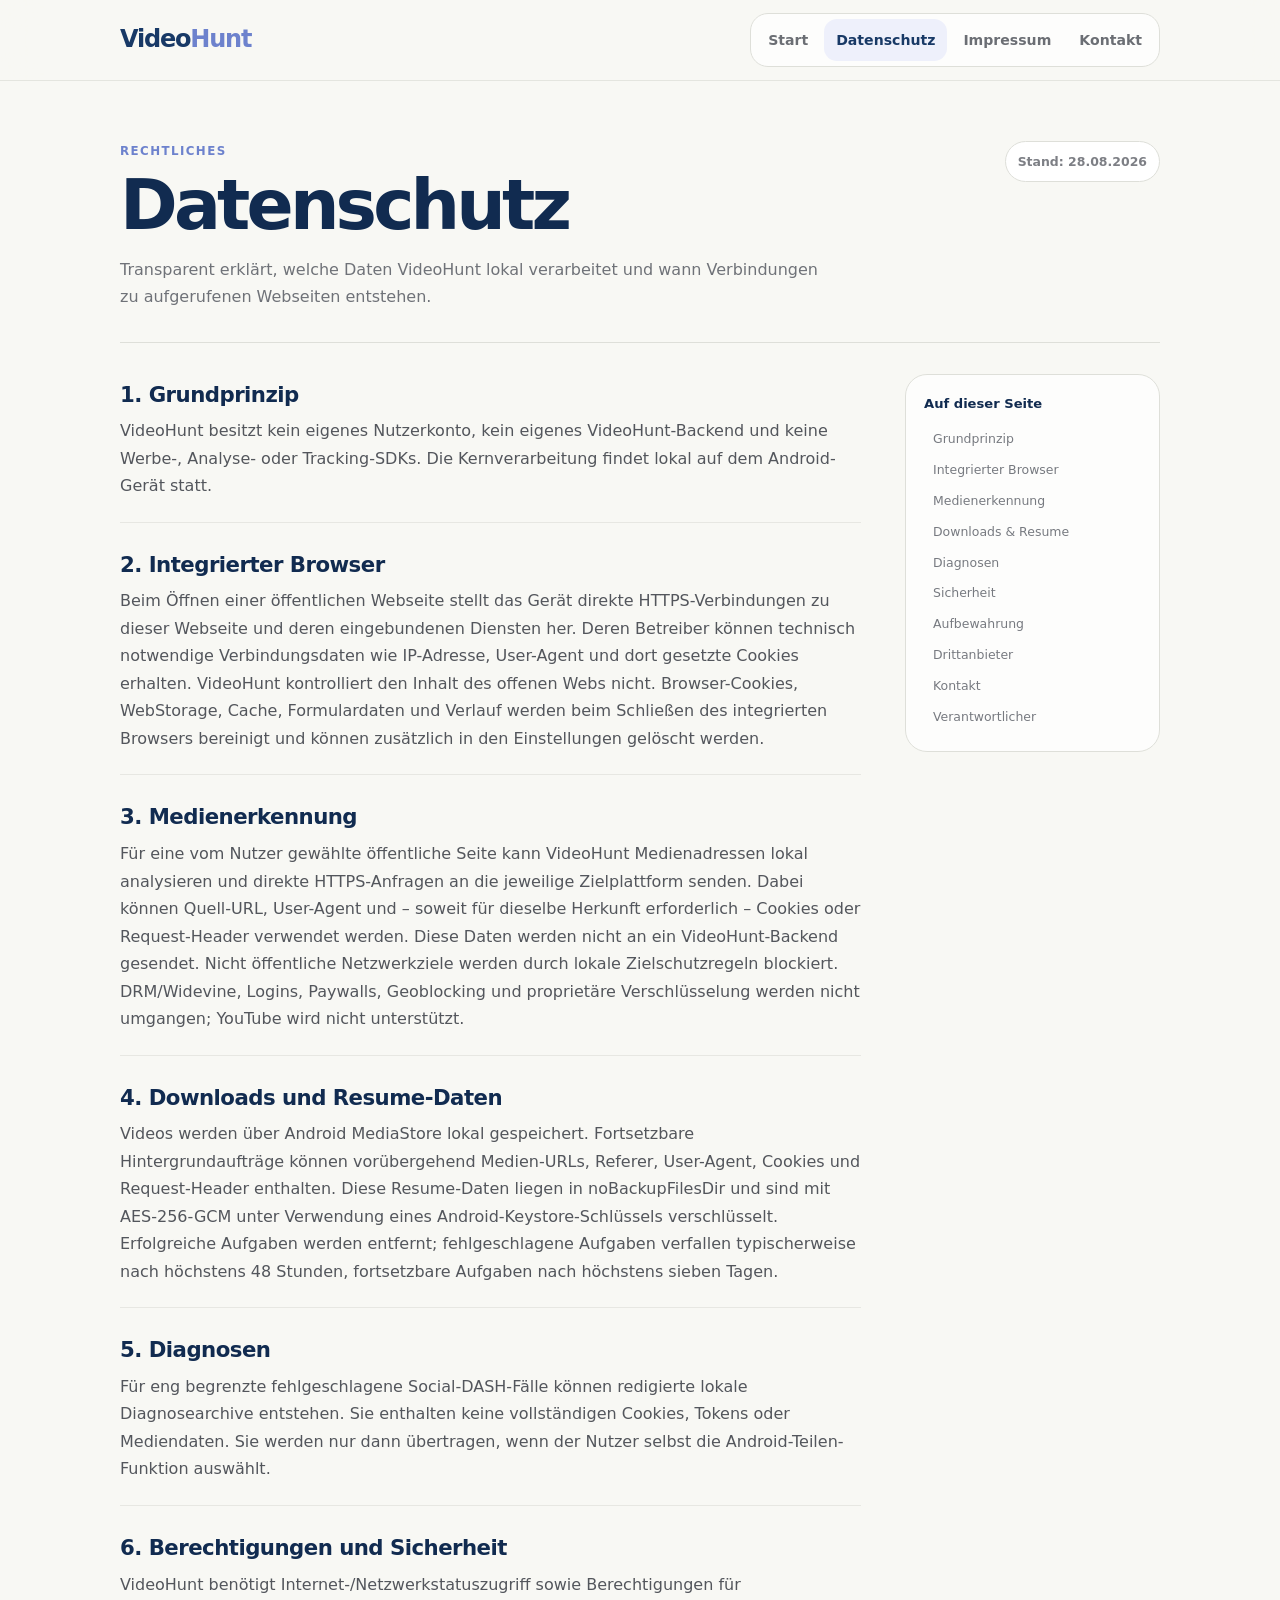
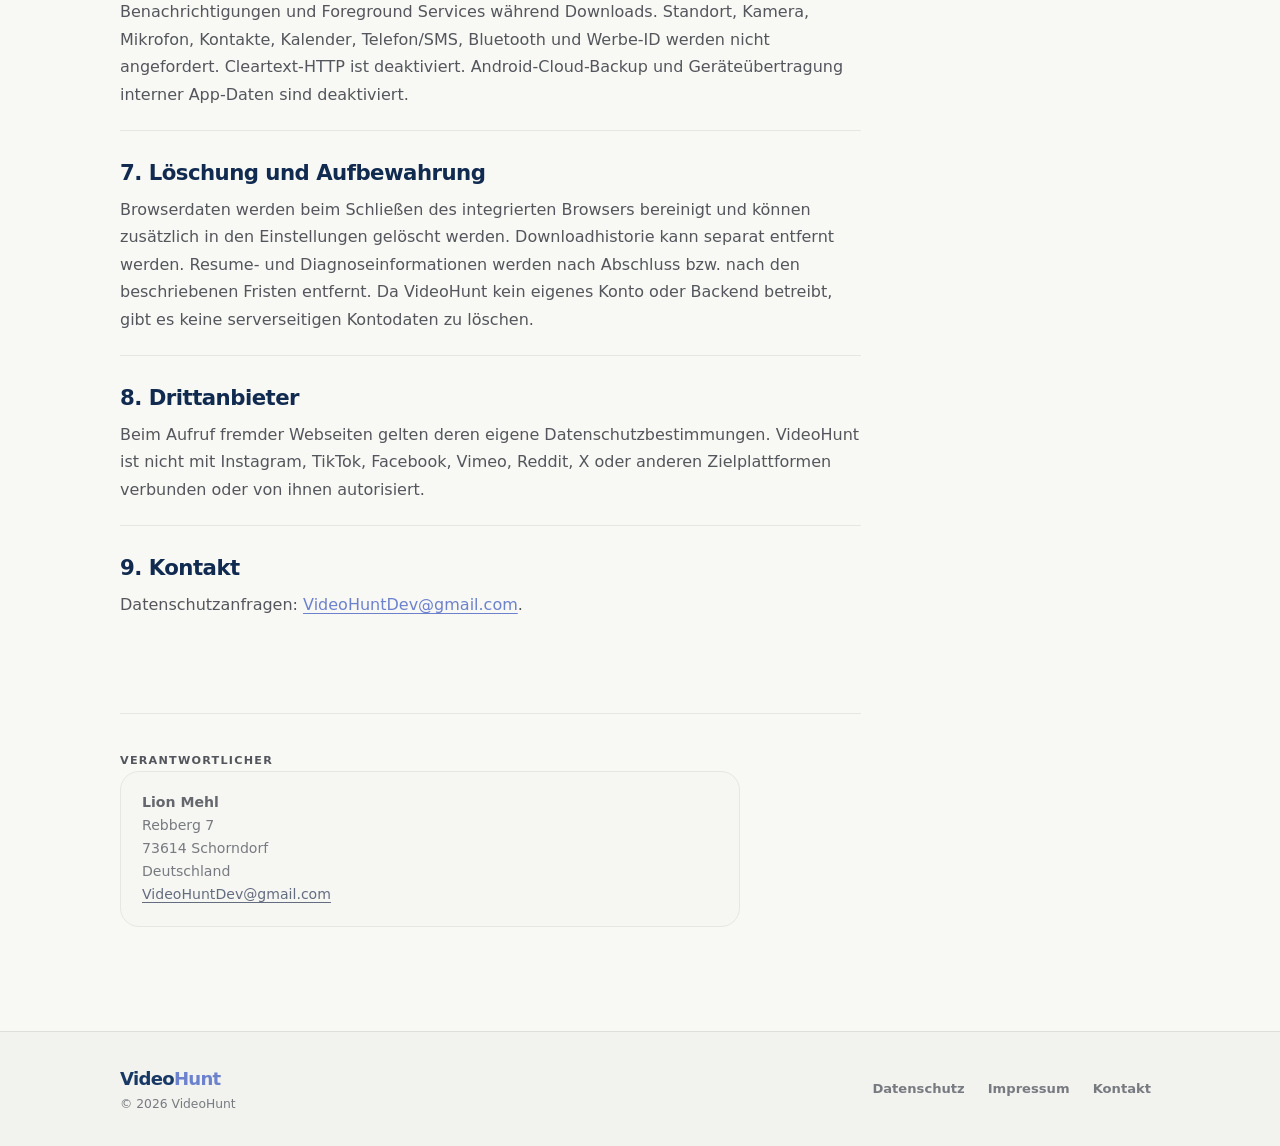
==== commit 2a6c7d87: "VideoHunt-site-privacy-polish-2026-08-28" ====
--- a/datenschutz.html
+++ b/datenschutz.html
@@ -7,7 +7,7 @@
   <meta name="theme-color" content="#f8f8f4">
   <meta name="robots" content="index,follow">
   <title>Datenschutz | VideoHunt</title>
-  <link rel="stylesheet" href="styles.css?v=20260828-2">
+  <link rel="stylesheet" href="styles.css?v=20260828-3">
 </head>
 <body>
   <header class="site-header">
@@ -27,11 +27,6 @@
 
     <div class="legal-grid">
       <div class="content">
-        <div class="card identity-card">
-          <div class="identity-icon" aria-hidden="true">VH</div>
-          <div><strong>Verantwortlicher Anbieter</strong><br>Lion Mehl<br>Rebberg 7<br>73614 Schorndorf<br>Deutschland<br>E-Mail: <a href="mailto:VideoHuntDev@gmail.com">VideoHuntDev@gmail.com</a><br>Website: <a href="https://lionfari.github.io/videohunt-site">lionfari.github.io/videohunt-site</a></div>
-        </div>
-
         <section id="grundprinzip"><h2>1. Grundprinzip</h2><p>VideoHunt besitzt kein eigenes Nutzerkonto, kein eigenes VideoHunt-Backend und keine Werbe-, Analyse- oder Tracking-SDKs. Die Kernverarbeitung findet lokal auf dem Android-Gerät statt.</p></section>
         <section id="browser"><h2>2. Integrierter Browser</h2><p>Beim Öffnen einer öffentlichen Webseite stellt das Gerät direkte HTTPS-Verbindungen zu dieser Webseite und deren eingebundenen Diensten her. Deren Betreiber können technisch notwendige Verbindungsdaten wie IP-Adresse, User-Agent und dort gesetzte Cookies erhalten. VideoHunt kontrolliert den Inhalt des offenen Webs nicht. Browser-Cookies, WebStorage, Cache, Formulardaten und Verlauf werden beim Schließen des integrierten Browsers bereinigt und können zusätzlich in den Einstellungen gelöscht werden.</p></section>
         <section id="erkennung"><h2>3. Medienerkennung</h2><p>Für eine vom Nutzer gewählte öffentliche Seite kann VideoHunt Medienadressen lokal analysieren und direkte HTTPS-Anfragen an die jeweilige Zielplattform senden. Dabei können Quell-URL, User-Agent und – soweit für dieselbe Herkunft erforderlich – Cookies oder Request-Header verwendet werden. Diese Daten werden nicht an ein VideoHunt-Backend gesendet. Nicht öffentliche Netzwerkziele werden durch lokale Zielschutzregeln blockiert. DRM/Widevine, Logins, Paywalls, Geoblocking und proprietäre Verschlüsselung werden nicht umgangen; YouTube wird nicht unterstützt.</p></section>
@@ -41,15 +36,20 @@
         <section id="aufbewahrung"><h2>7. Löschung und Aufbewahrung</h2><p>Browserdaten werden beim Schließen des integrierten Browsers bereinigt und können zusätzlich in den Einstellungen gelöscht werden. Downloadhistorie kann separat entfernt werden. Resume- und Diagnoseinformationen werden nach Abschluss bzw. nach den beschriebenen Fristen entfernt. Da VideoHunt kein eigenes Konto oder Backend betreibt, gibt es keine serverseitigen Kontodaten zu löschen.</p></section>
         <section id="drittanbieter"><h2>8. Drittanbieter</h2><p>Beim Aufruf fremder Webseiten gelten deren eigene Datenschutzbestimmungen. VideoHunt ist nicht mit Instagram, TikTok, Facebook, Vimeo, Reddit, X oder anderen Zielplattformen verbunden oder von ihnen autorisiert.</p></section>
         <section id="kontakt"><h2>9. Kontakt</h2><p>Datenschutzanfragen: <a href="mailto:VideoHuntDev@gmail.com">VideoHuntDev@gmail.com</a>.</p></section>
+
+        <section id="verantwortlicher" class="provider-section">
+          <p class="subtle-label">VERANTWORTLICHER</p>
+          <div class="provider-muted"><strong>Lion Mehl</strong><br>Rebberg 7<br>73614 Schorndorf<br>Deutschland<br><a href="mailto:VideoHuntDev@gmail.com">VideoHuntDev@gmail.com</a></div>
+        </section>
       </div>
 
       <aside class="side-nav" aria-label="Inhalt der Datenschutzerklärung">
         <strong>Auf dieser Seite</strong>
-        <a href="#grundprinzip">Grundprinzip</a><a href="#browser">Integrierter Browser</a><a href="#erkennung">Medienerkennung</a><a href="#downloads">Downloads &amp; Resume</a><a href="#diagnosen">Diagnosen</a><a href="#sicherheit">Sicherheit</a><a href="#aufbewahrung">Aufbewahrung</a><a href="#drittanbieter">Drittanbieter</a><a href="#kontakt">Kontakt</a>
+        <a href="#grundprinzip">Grundprinzip</a><a href="#browser">Integrierter Browser</a><a href="#erkennung">Medienerkennung</a><a href="#downloads">Downloads &amp; Resume</a><a href="#diagnosen">Diagnosen</a><a href="#sicherheit">Sicherheit</a><a href="#aufbewahrung">Aufbewahrung</a><a href="#drittanbieter">Drittanbieter</a><a href="#kontakt">Kontakt</a><a href="#verantwortlicher">Verantwortlicher</a>
       </aside>
     </div>
   </main>
 
-  <footer class="site-footer"><div class="shell footer-inner"><div><div class="footer-brand"><span>Video</span><strong>Hunt</strong></div><div class="copyright">© 2026 Lion Mehl · VideoHunt</div></div><nav class="footer-links"><a href="datenschutz.html">Datenschutz</a><a href="impressum.html">Impressum</a><a href="kontakt.html">Kontakt</a></nav></div></footer>
+  <footer class="site-footer"><div class="shell footer-inner"><div><div class="footer-brand"><span>Video</span><strong>Hunt</strong></div><div class="copyright">© 2026 VideoHunt</div></div><nav class="footer-links"><a href="datenschutz.html">Datenschutz</a><a href="impressum.html">Impressum</a><a href="kontakt.html">Kontakt</a></nav></div></footer>
 </body>
 </html>
--- a/styles.css
+++ b/styles.css
@@ -29,3 +29,15 @@
 @media(max-width:860px){.legal-grid{grid-template-columns:1fr}.side-nav{position:static;display:none}}
 @media(max-width:720px){.site-header{position:static}.header-inner{align-items:flex-start;flex-direction:column;padding:18px 0;gap:13px}.site-nav{width:100%;overflow-x:auto}.site-nav a{white-space:nowrap}.legal-main{padding-top:44px}.legal-hero{grid-template-columns:1fr}.meta-pill{justify-self:start}.footer-inner{align-items:flex-start;flex-direction:column}}
 @media(max-width:520px){.shell{width:min(100% - 30px,1040px)}.legal-hero h1{font-size:clamp(2.7rem,15vw,3.6rem)}.card{padding:22px 20px;border-radius:22px}.identity-card{grid-template-columns:1fr}.contact-actions{flex-direction:column}.button{width:100%}}
+/* Privacy polish: keep personal provider data legally reachable but visually secondary. */
+.provider-section{margin-top:72px;padding-top:28px;border-top:1px solid var(--line)}
+.subtle-label{margin:0 0 12px;color:#94969b;font-size:.7rem;font-weight:780;letter-spacing:.11em}
+.provider-muted{max-width:620px;padding:19px 21px;border:1px solid #e7e7e2;border-radius:19px;background:#f6f6f2;color:#777a80;font-size:.88rem;line-height:1.65;box-shadow:none}
+.provider-muted strong{color:#64676d;font-weight:720}
+.provider-muted a{color:#646d80}
+.contact-card{display:grid;grid-template-columns:auto 1fr;gap:16px;align-items:start}
+.contact-card strong{color:var(--navy-deep);font-size:1.05rem}
+.contact-card p{margin:.45rem 0;color:#6f7278}
+.contact-mail{display:inline-block;margin-top:5px;font-weight:720}
+.legal-reference{margin-top:18px!important;font-size:.82rem!important;color:#8a8c91!important}
+@media(max-width:520px){.provider-section{margin-top:56px;padding-top:24px}.provider-muted{padding:17px 18px}.contact-card{grid-template-columns:1fr}}
